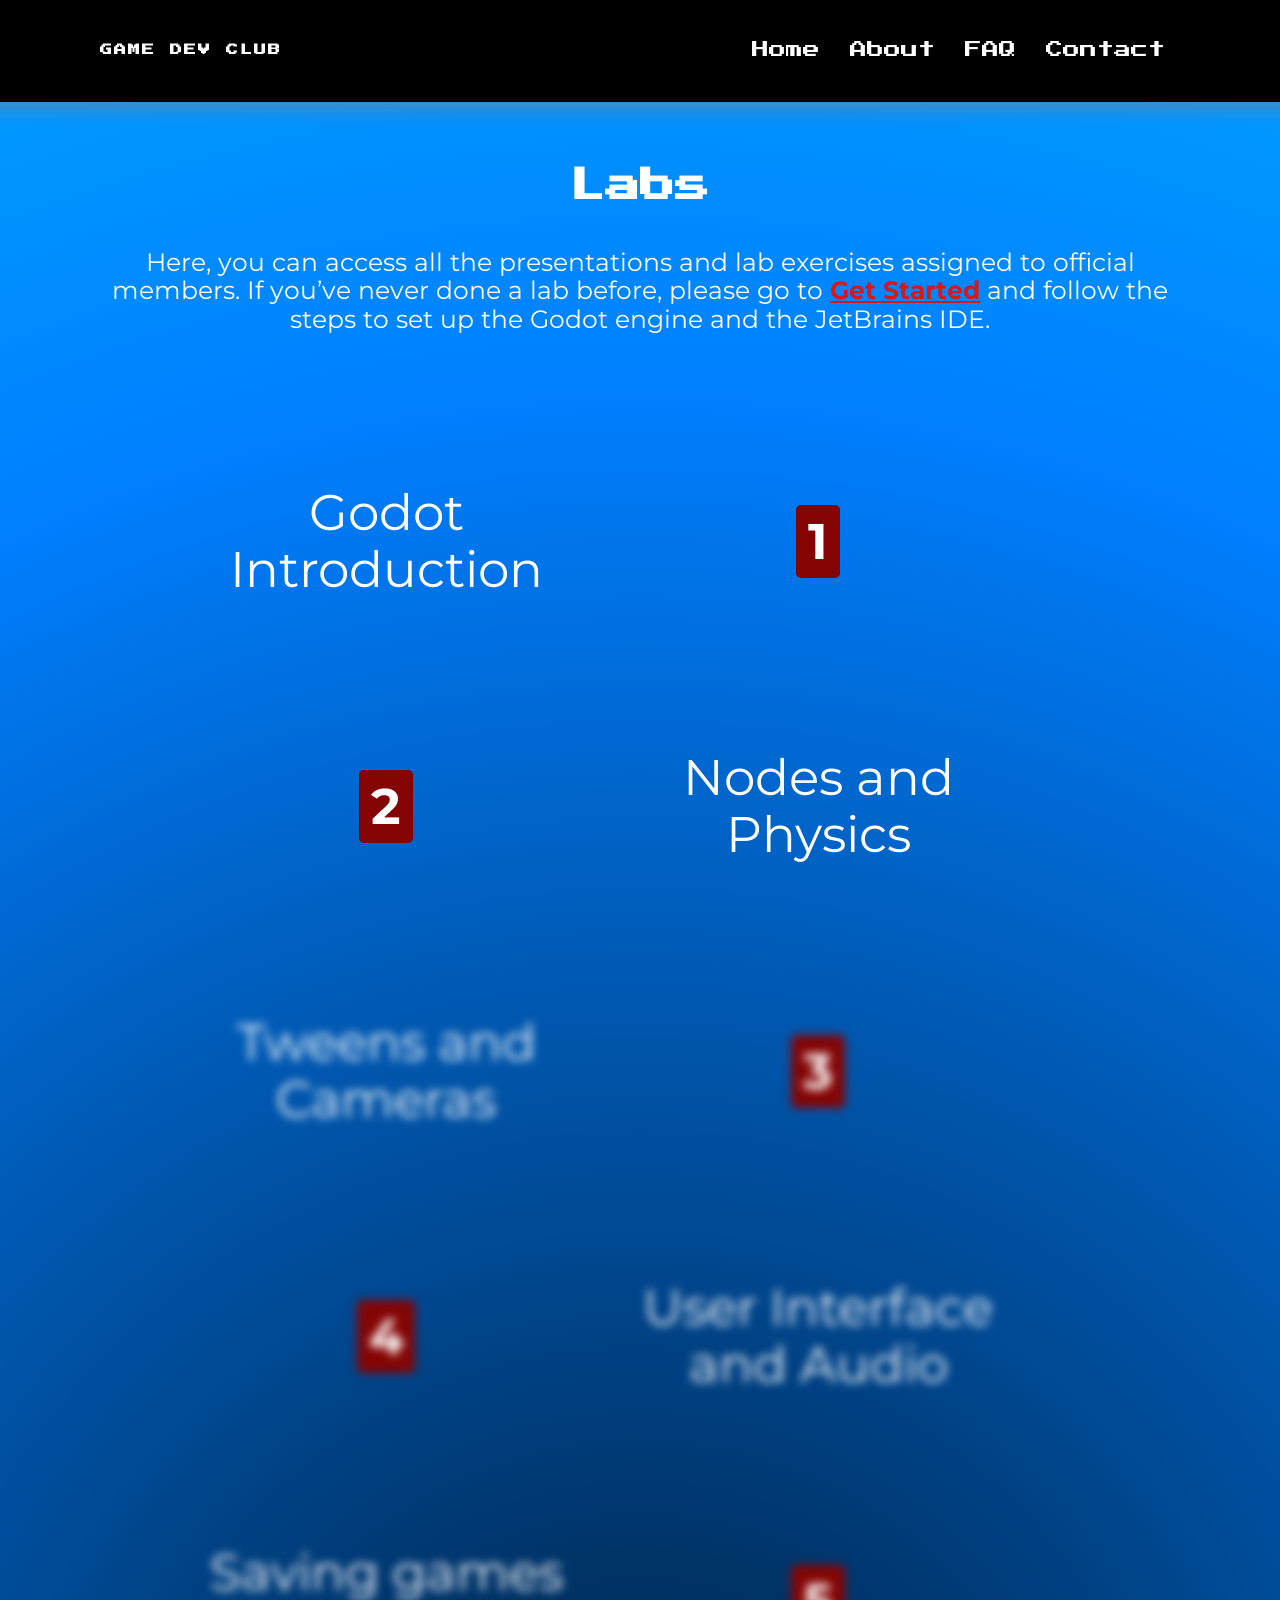
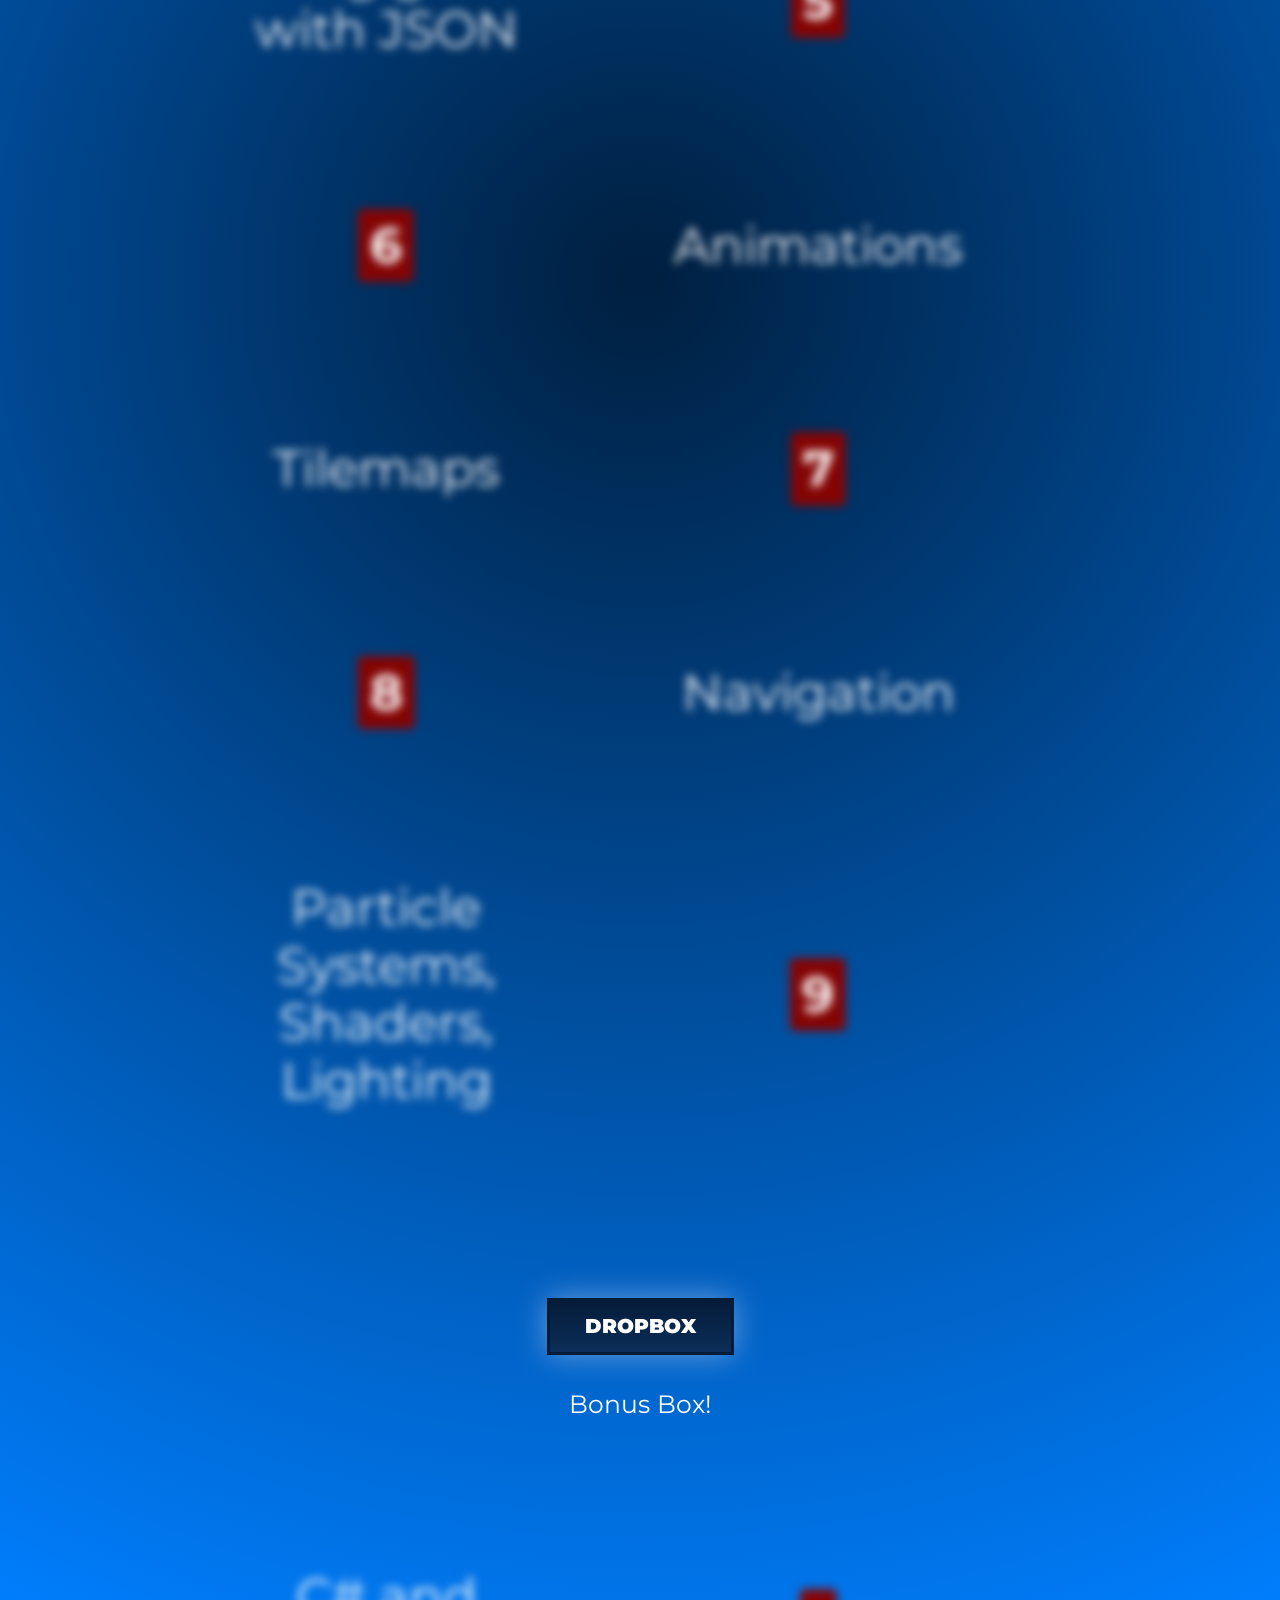
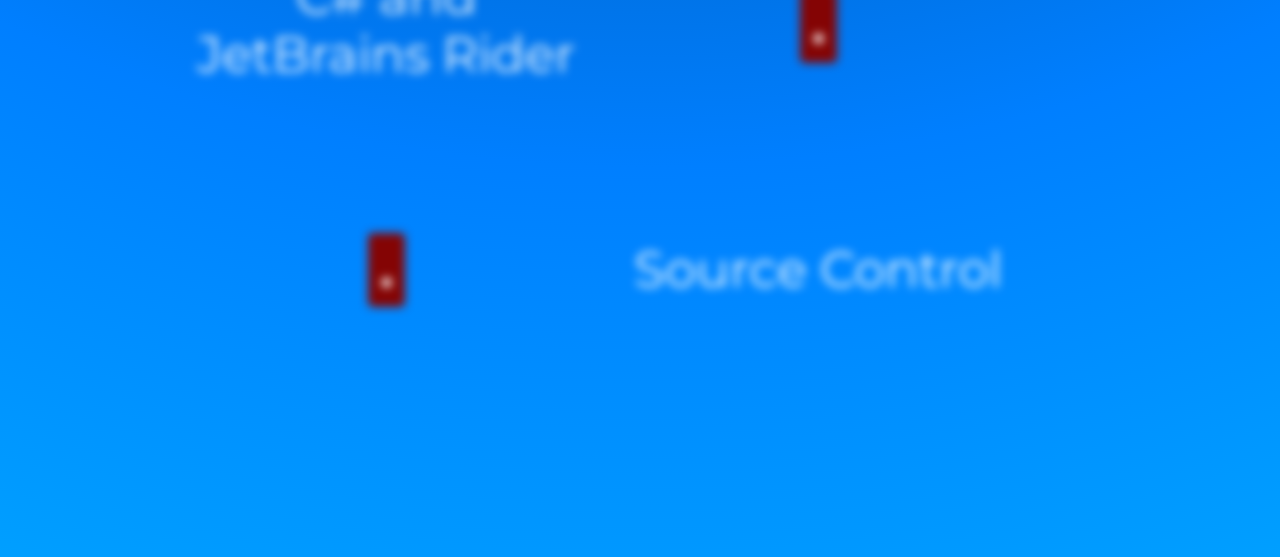
==== labs.html @ a7929da5 "Add files via upload" ====
<!DOCTYPE html>
<html lang="en">

<head>
    <meta name="viewport" content="width=device-width, initial-scale=1.0">
    <meta charset="UTF-8">
    <link rel="apple-touch-icon" sizes="180x180" href="images/apple-touch-icon.png">
    <link rel="icon" type="image/png" sizes="32x32" href="images/favicon-32x32.png">
    <link rel="icon" type="image/png" sizes="16x16" href="images/favicon-16x16.png">
    <link rel="manifest" href="images/site.webmanifest">
    <link rel="mask-icon" href="images/safari-pinned-tab.svg" color="#5bbad5">
    <meta name="msapplication-TileColor" content="#da532c">
    <meta name="theme-color" content="#ffffff">
    <title> GDC - Labs</title>
    <link rel="stylesheet" href="style.css">
    <link rel="stylesheet" href="normalize.css">
    <meta name="author" content="Bibhas Sharma">
    <script defer src="app.js"></script>
</head>
<style>
    html,
    body {
        background: #000;
        color: #fff;
        margin: 0;
        padding: 0;
        background: radial-gradient(circle, rgba(0, 31, 63, 1) 0%, rgba(0, 63, 127, 1) 25%, rgba(0, 95, 191, 1) 50%, rgba(0, 127, 255, 1) 75%, rgba(0, 159, 255, 1) 100%);

    }

    body {
        display: flex;
        flex-direction: column;
        align-items: center;
    }

    .topP {
        margin-top: 35px;
        font-size: 25px;
        text-align: center;
    }

    h1 {
        font-family: 'Press Start 2P', cursive;
        font-size: 35px;
        font-weight: 800;
        line-height: 1.5em;
        margin-top: 60px;
        text-align: center;

    }

    /*
    a {
        color: #e33232;
        text-decoration: underline;
        font-weight: bold;
        text-align: center;
        cursor: pointer;
    }

    a:hover {
        background-clip: text;
        -webkit-background-clip: text;
        color: transparent;
        transition: 0.25s;
    }
*/

    .box {
    display: flex;
    width: 80%;
    margin: 150px 70px;
    justify-content: center;
}


    .box p {
        text-align: center;
        font-size: 50px;
        width: 50%;
        order: 1;
        padding: 0 20px;
        align-self: center;
    }
    
    .getStartedButton{
        color: #d71818;
    }
    .getStartedButton:visited{
        color: #ffb555;
    }
    .getStartedButton:active{
        color: #e28013;
    }
    .getStartedButton:hover{
        transition: 1s;
        color: #77480a;
    }

    .box:nth-child(2) {
        transition-delay: 200ms;
    }

    .box:nth-child(3) {
        transition-delay: 250ms;
    }

    .box:nth-child(4) {
        transition-delay: 300ms;
    }

    .box:nth-child(5) {
        transition-delay: 350ms;
    }

    .box:nth-child(6) {
        transition-delay: 400ms;
    }

    .box:nth-child(7) {
        transition-delay: 450ms;
    }

    .box:nth-child(8) {
        transition-delay: 500ms;
    }

    .box:nth-child(9) {
        transition-delay: 550ms;
    }

    .box:nth-child(even) .numberLabs,
    .box:nth-child(odd) p {
        order: 1;
    }

    .box:nth-child(even) p,
    .box:nth-child(odd) .numberLabs {
        order: 2;
    }

    .numberLabs a {
        display: inline-block;
        text-decoration: none;
        padding: 8px 12px;
        color: #fff;
        background-color: #840404;
        font-weight: bold;
        border-radius: 5px;
        transition: background-color 0.3s ease;
    }

    .numberLabs a:hover {
        color: #c0392b;
        background-color: #b9acff;
    }


    @media (max-width: 950px) {
        .box p {
            font-size: 30px;
        }

        .topP {
            font-size: 20px;
        }

        @media (max-width: 700px) {

            .box:nth-child(even) .numberLabs,
            .box:nth-child(odd) p {
                order: 1;

            }

            .box:nth-child(even) p,
            .box:nth-child(odd) .numberLabs {
                order: 1;
            }

            .box p {
                font-size: 22px;
            }

            .numberLabs a {
                font-size: 36px;
            }

            .box {
                margin: 150px 0px;
            }
        }

</style>


<body>
    <header class="">
        <a href="index.html" class="logo">Game Dev Club</a>
        <div class="toggle" onclick="toggleMenu();"></div>
        <ul class="menu">
            <li><a href="https://ihsgamedev.org/#home" onclick="toggleMenu();">Home</a></li>
            <li><a href="https://ihsgamedev.org/#about" onclick="toggleMenu();">About</a></li>
            <li><a href="https://ihsgamedev.org/#faq" onclick="toggleMenu();">FAQ</a></li>
            <li><a href="https://ihsgamedev.org/#contact" onclick="toggleMenu();">Contact</a></li>
        </ul>
    </header>

    <section>
        <h1>Labs</h1>
        <p class="topP">
            Here, you can access all the presentations and lab exercises assigned to official members. If you’ve never done a lab before, please go to <a href="getting-started.html" target="_blank" class="getStartedButton"><b>Get Started</b></a> and follow the steps to set up the Godot engine and the JetBrains IDE.
        </p>

        <div class="box hidden">
            <p class="numberLabs"><a href="lab-one.html">1</a></p>
            <p>Godot Introduction</p>
        </div>

        <div class="box hidden">
            <p class="numberLabs"><a href="lab-two.html">2</a></p>
            <p>Nodes and Physics</p>
        </div>

        <div class="box hidden">
            <p class="numberLabs"><a href="lab-three.html">3</a></p>
            <p>Tweens and Cameras</p>
        </div>

        <div class="box hidden">
            <p class="numberLabs"><a href="lab-four.html">4</a></p>
            <p>User Interface and Audio</p>
        </div>

        <div class="box hidden">
            <p class="numberLabs"><a href="lab-five.html">5</a></p>
            <p>Saving games with JSON</p>
        </div>

        <div class="box hidden">
            <p class="numberLabs"><a href="lab-six.html">6</a></p>
            <p>Animations</p>
        </div>

        <div class="box hidden">
            <p class="numberLabs"><a href="lab-seven.html">7</a></p>
            <p>Tilemaps</p>
        </div>

        <div class="box hidden">
            <p class="numberLabs"><a href="lab-eight.html">8</a></p>
            <p>Navigation</p>
        </div>

        <div class="box hidden">
            <p class="numberLabs"><a href="lab-nine.html">9</a></p>
            <p>Particle Systems, Shaders, Lighting</p>
        </div>
        <br>
        <div style="text-align: center;">
            <a href="https://www.dropbox.com/scl/fo/83b7q7nk2wfxcxgq4irpd/h?rlkey=kwijmnmvez3qqrl5pz37rt6iu" class="button" target="_blank"> Dropbox </a>
        </div>

        <p class="topP">Bonus Box!</p>
        <div class="box hidden">
            <p class="numberLabs"><a href="lab-bonus-Cs-and-JetBrains-Rider.html">.</a></p>
            <p>C# and JetBrains Rider</p>
        </div>

        <div class="box hidden">
            <p class="numberLabs"><a href="lab-bonus-source-control.html">.</a></p>
            <p>Source Control</p>
        </div>
    </section>


    <script type="text/javascript">
        window.addEventListener('scroll', function() {
            var header = document.querySelector('header')
            header.classList.toggle('sticky', window.scrollY > 0);
        });

        function toggleMenu() {
            var menuToggle = document.querySelector('.toggle');
            var menu = document.querySelector('.menu');
            menuToggle.classList.toggle('active');
            menu.classList.toggle('active');
        }

    </script>

</body>

</html>
---- style.css ----
@import url('https://fonts.googleapis.com/css2?family=Press+Start+2P&display=swap');
    @import url('https://fonts.googleapis.com/css2?family=Montserrat&display=swap');

    * {
        scroll-behavior: smooth;
        margin: 0;
        padding: 0;
        box-sizing: border-box;
        font-family: 'Montserrat', sans-serif;

    }

    .hidden {
        opacity: 0;
        filter: blur(5px);
        transition: all 1s;
    }

    .show {
        opacity: 1;
        filter: blur(0);
    }

    /*
.hiddenSlide {
    opacity: 0;
    filter: blur(5px);
    transition: all 1s;
    transform: translateX(-100px);
}

.showSlide {
    opacity: 1;
    filter: blur(0);
    transform: translateX(0);
}
*/


    html,
    body {
        overflow-x: hidden;
    }


    .sticky {
        background: #000;
        padding: 25px 100px;
        box-shadow: 0 5px 20px rgba(0, 0, 0, 0.3);
        color: #fff;
    }

    .general {
        background: #111;
        /*        background: linear-gradient(180deg, rgba(241, 247, 253, 1) 0%, rgba(0, 0, 0, 1) 9%);*/
    }

    .dbutton {
        position: relative;
        display: inline-block;
        margin-top: 25px;
        margin-bottom: 30px;
        background: white;
        padding: 18px 38px;
        text-decoration: none;
        font-size: 1.5em;
        font-weight: 900;
        transition: all .6s ease;
        color: #fff;
        border: 3px solid white;
        text-transform: uppercase;
        text-align: center;
        line-height: 1.05;
        background-color: #7289da;
        outline: none;
        border-radius: 10px;
        filter: drop-shadow(0 0 0.65rem lightgray);
    }

    .dbutton img {
        max-width: 100%;
        height: auto;
        border-radius: 10px;
    }

    .dbutton:hover {
        background-color: #2c2f33;
        color: #fff;
        border-color: #123;
        border-radius: 1em;
        filter: drop-shadow(0 0 1.00rem #7289da);
    }




    .logo {
        color: #fff;
        font-size: 21px;
        text-transform: uppercase;
        text-decoration: none;
        font-weight: 700;
        letter-spacing: 2px;
        font-family: 'Press Start 2P', cursive;
        transition: 1s;
    }

    .sticky ul li a {
        color: #fff;
        transition: 1s;
    }

    .sticky .logo {
        color: #fff;
        transition: 1s;
    }

    header ul li a span {
        position: relative;
        display: inline-block;
        margin: 0 15px;
        color: #fff;
        text-decoration: none;
        font-family: 'Press Start 2P', cursive;
        transition: 0.3s;
        animation: glow 1s infinite alternate;
    }

    @keyframes glow {
        from {
            text-shadow: 0 0 10px #1560BD, 0 0 20px #1560BD, 0 0 30px #1560BD;
        }

        to {
            text-shadow: 0 0 20px #94fdff, 0 0 30px #94fdff, 0 0 40px #94fdff;
        }
    }


    header {
        position: fixed;
        top: 0;
        left: 0;
        width: 100%;
        padding: 40px 100px;
        z-index: 1000;
        display: flex;
        justify-content: space-between;
        align-items: center;
        transition: 0.8s;
        color: #333;
        background: #000;
        box-shadow: rgba(70, 141, 191, 0.4) 0px 5px, rgba(70, 141, 191, 0.3) 0px 10px, rgba(70, 141, 191, 0.2) 0px 15px, rgba(70, 141, 191, 0.1) 0px 20px, rgba(70, 141, 191, 0.05) 0px 25px;
        animation: blink-shadow 2s ease-in-out infinite;
    }

    @keyframes blink-shadow {
        0% {
            box-shadow: rgba(70, 141, 191, 0.4) 0px 5px, rgba(70, 141, 191, 0.3) 0px 10px, rgba(70, 141, 191, 0.2) 0px 15px, rgba(70, 141, 191, 0.1) 0px 20px, rgba(70, 141, 191, 0.05) 0px 25px;
        }

        50% {
            box-shadow: none;
        }

        100% {
            box-shadow: rgba(70, 141, 191, 0.4) 0px 5px, rgba(70, 141, 191, 0.3) 0px 10px, rgba(70, 141, 191, 0.2) 0px 15px, rgba(70, 141, 191, 0.1) 0px 20px, rgba(70, 141, 191, 0.05) 0px 25px;
        }
    }

    header ul {
        position: relative;
        display: flex;
    }

    header ul li {
        position: relative;
        list-style: none;
    }

    header ul li a {
        position: relative;
        display: inline-block;
        margin: 0 15px;
        color: #fff;
        text-decoration: none;
        font-family: 'Press Start 2P', cursive;
        transition: 0.3s;
    }

    header ul li a:hover {
        color: #468dbf;
    }


    section {
        padding: 100px;
    }

    .banner {
        position: relative;
        min-height: 100vh;
        justify-content: center;
        background-repeat: no-repeat;
        background-attachment: fixed;
        background-position: center;
        align-items: center;
        background: linear-gradient(to bottom, #002552, #1560BD, #2168c0, #3784e4, #a3c5f0);
        /*        background: linear-gradient(#000, #000, #000, #000, #E75A7C);;*/
    }

    .banner .welcome {
        text-align: center;
        display: flex;
        flex-direction: column;
        align-items: center;
        justify-content: center;
        height: 730px;
        color: #fff;
    }

    .banner h2 {
        font-size: 2em;
        color: #fff;
        font-weight: 500;
        line-height: 1.5em;
        font-family: 'Press Start 2P', cursive;
    }

    .banner h2 span {
        font-size: 4rem;
        margin-bottom: 1rem;

    }

    .banner h3 {
        font-size: 2.15em;
        color: #fff;
        max-width: 690px;
        font-weight: 500;
        margin-top: 50px;
        margin-bottom: 20px;
    }

    .button {
        position: relative;
        display: inline-block;
        background: linear-gradient(to bottom, #051c39, #0c2e59);
        padding: 15px 35px;
        text-decoration: none;
        font-size: 1.25em;
        font-weight: 900;
        transition: all .6s ease;
        color: #fff;
        border: 3px solid #051c39;
        text-transform: uppercase;
        text-align: center;
        line-height: 1.05;
        outline: none;
        filter: drop-shadow(0 0 0.95rem #679bdd);
        margin-top: 20px;
    }

    .button:hover {
        background: linear-gradient(to bottom, #1560BD, #0c2e59);
        color: #fff;
        border-color: #1560BD;
        border-radius: 0.25em;
        filter: drop-shadow(0 0 1.00rem #1560BD);
    }


    .container {
        display: flex;
        justify-content: center;
        align-items: center;
    }

    .getStarted {
        text-align: center;
        display: flex;
        flex-wrap: wrap;
        flex-direction: column;
        justify-content: center;
        align-items: center;
        padding: 80px 0;
        min-height: 45vh;
        background: #111;
    }

    .backwhite {
        background: #F2F7FD;
    }

    .imgBx {
        position: relative;
    }

    .imgBx img {
        display: block;
        margin-left: auto;
        margin-right: auto;
        width: 50%;
        margin-top: 4%;
        padding: 15px;
    }

    .content {
        position: absolute;
        bottom: 0;
        width: 100%;
        padding: 20px;
        box-sizing: border-box;
        color: #fff;
        text-align: center;
        transition: background-color 0.5s ease;
    }

    .content h2 {
        margin: 10px 0;
        padding: 0;
        font-size: 20px;
        text-transform: uppercase;
        color: #000;
        font-weight: 900;
    }


    .content p {
        margin: 10px 0;
        color: #000;
        font-weight: 600;
        word-wrap: break-word;
        overflow: hidden;
    }




    .content a {
        display: inline-block;
        background: #fff;
        color: #111;
        padding: 10px 20px;
        text-decoration: none;
        border-radius: 20px;
        margin-top: 10px;
        transition: background-color 0.5s ease;
    }

    .slidesEmbed {
        display: flex;
        justify-content: center;
        align-items: center;
        margin-top: 80px;
    }

    video {
        width: 100%;
        height: auto;
        display: block;
        margin-top: 120px;
    }

    .box1::before {
        content: '';
        position: absolute;
        top: -20px;
        left: -20px;
        right: -20px;
        bottom: -20px;
        background: linear-gradient(135deg, #468dbf, #E75AC4, #F2F5EA, #8D94BA, #660660, #6B9AC4, #f0f, #468dbf);
        background-size: 400% 400%;
        z-index: -1;
        filter: blur(20px);
        animation: move-colors 15s cubic-bezier(0.4, 0, 1, 1) infinite;
    }

    .box2::before {
        content: '';
        position: absolute;
        top: -20px;
        left: -20px;
        right: -20px;
        bottom: -20px;

        background: linear-gradient(185deg, #468dbf, #E75AC4, #F2F5EA, #8D94BA, #660660, #6B9AC4, #f0f, #468dbf);
        background-size: 400% 400%;
        z-index: -1;
        filter: blur(20px);
        animation: move-colors 15s cubic-bezier(0.4, 0, 1, 1) infinite;
    }

    .box3::before {
        content: '';
        position: absolute;
        top: -20px;
        left: -20px;
        right: -20px;
        bottom: -20px;

        background: linear-gradient(235deg, #468dbf, #E75AC4, #F2F5EA, #8D94BA, #660660, #6B9AC4, #f0f, #468dbf);
        background-size: 400% 400%;
        z-index: -1;
        filter: blur(20px);
        animation: move-colors 15s cubic-bezier(0.4, 0, 1, 1) infinite;
    }

    .box1 {
        position: relative;
        width: 280px;
        height: 450px;
        margin: 20px 0;
        box-sizing: border-box;
        overflow: hidden;
        box-shadow: rgba(0, 0, 0, 0.3) 0px 19px 38px, rgba(0, 0, 0, 0.22) 0px 15px 12px;
        max-width: 300px;
    }

    .box2 {
        position: relative;
        width: 280px;
        height: 450px;
        margin: 20px 0;
        box-sizing: border-box;
        overflow: hidden;
        box-shadow: rgba(0, 0, 0, 0.3) 0px 19px 38px, rgba(0, 0, 0, 0.22) 0px 15px 12px;
        max-width: 300px;
    }

    .box3 {
        position: relative;
        width: 280px;
        height: 450px;
        margin: 20px 0;
        box-sizing: border-box;
        overflow: hidden;
        box-shadow: rgba(0, 0, 0, 0.3) 0px 19px 38px, rgba(0, 0, 0, 0.22) 0px 15px 12px;
        max-width: 300px;
    }


    @keyframes move-colors {
        0% {
            background-position: 0% 0%;
        }

        25% {
            background-position: 0% 100%;
        }

        50% {
            background-position: 100% 100%;
        }

        75% {
            background-position: 100% 0%;
        }

        100% {
            background-position: 0% 0%;
        }
    }



    .mainGDLogo {
        position: relative;
        top: 30px;
        width: 9%;
    }




    .heading.white {
        color: #fff;
    }

    .general .content {
        display: flex;
        justify-content: center;
        flex-wrap: wrap;
        flex-direction: row;
    }

    .general .content .opportunity {
        padding: 40px 20px;
        background: #222;
        color: #fff;
        max-width: 340px;
        margin: 20px;
        text-align: center;
        transition: 0.5s;
    }

    .general .content .opportunity img {
        max-width: 85px;
        filter: invert(1);
    }

    .general .content .opportunity h2 {
        font-size: 20px;
        font-weight: 600;
    }

    .general .content .opportunity:hover {
        background: #fcc201;
    }

    /*
    .container {
        
    height: 100vh;
    width: 100%;
    background: linear-gradient(0deg, #2C363F, #6B9AC4, #F2F5EA, #8D94BA, #E75A7C);
    background-size: 300%, 300%;
    animation: color 12s ease-in-out infinite;

    }
*/
    .about {
        text-align: center;
        display: flex;
        flex-wrap: wrap;
        flex-direction: column;
        justify-content: center;
        align-items: center;
        padding: 80px 0;
        background: linear-gradient(to top, #F1F7FD, #F1F7FD, #F1F7FD, #F1F7FD, #a3c5f0);
    }

    .contactS {
        text-align: center;
        display: flex;
        flex-wrap: wrap;
        flex-direction: column;
        justify-content: center;
        align-items: center;
        padding: 80px 0;
        background: #F2F7FD;
        min-height: 45vh;
    }

    .heading {
        width: 100%;
        text-align: center;
        margin-bottom: 30px;
        color: #fff;
    }

    .heading h2 {
        font-size: 48px;
        letter-spacing: 8px;
        margin-bottom: 20px;
        text-shadow: 2px 2px #468dbf;
        color: #000;
        padding: 5px;
    }

    .heading h2 span {
        color: #fff;
    }


    .content1 {
        display: flex;
        justify-content: center;
    }

    .contentP p {
        max-width: 1000px;
        font-size: 24px;
        letter-spacing: 1px;
        line-height: 1.35;
        color: black;
    }


    .contentP {
        padding-right: 30px;
    }

    .contentP h3 {
        font-size: 24px;
        margin-bottom: 10px;
    }



    @keyframes color {
        0% {
            background-position: 0 50%;
        }

        50% {
            background-position: 100% 50%;
        }

        100% {
            background-position: 0 50%;
        }
    }






    .warpper {
        display: flex;
        flex-direction: column;
        align-items: center;
    }

    .tab {
        cursor: pointer;
        padding: 10px 20px;
        margin-top: 15px;
        background: #2d2d2d;
        display: inline-block;
        color: #fff;
        border-radius: 30px/90px;
        box-shadow: 0 0.5rem 0.8rem #00000080;
    }


    .panels {
        background: #111;
        /*
        box-shadow: rgba(0, 0, 0, 0.17) 0px -23px 25px 0px inset,
            rgba(0, 0, 0, 0.15) 0px -36px 30px 0px inset,
            rgba(0, 0, 0, 0.1) 0px -79px 40px 0px inset,
            rgba(0, 0, 0, 0.06) 0px 2px 1px, rgba(0, 0, 0, 0.09) 0px 4px 2px,
            rgba(0, 0, 0, 0.09) 0px 8px 4px, rgba(0, 0, 0, 0.09) 0px 16px 8px,
            rgba(0, 0, 0, 0.09) 0px 32px 16px;
*/
        min-height: 200px;
        width: 100%;
        max-width: 1000px;
        border-radius: 3px;
        overflow: hidden;
        padding: 30px;
    }


    .panel {
        display: none;
        animation: fadein 0.8s;
    }

    .panel p {
        letter-spacing: 1px;
        line-height: 1.35;
        font-size: 21px;
    }

    @keyframes fadein {
        from {
            opacity: 0;
        }

        to {
            opacity: 1;
        }
    }

    .panel-title {
        font-size: 1.5em;
        font-weight: bold;
    }

    .radio {
        display: none;
    }

    .tabs {
        padding: 10px;
    }

    #one:checked ~ .panels #one-panel,
    #two:checked ~ .panels #two-panel,
    #three:checked ~ .panels #three-panel,
    #four:checked ~ .panels #four-panel {
        display: block;
    }

    #one:checked ~ .tabs #one-tab,
    #two:checked ~ .tabs #two-tab,
    #three:checked ~ .tabs #three-tab,
    #four:checked ~ .tabs #four-tab {
        background: #4d4d4d;
        color: #fff;
    }


    .joe {
        position: relative;
        display: flex;
        flex-wrap: wrap;
        justify-content: space-around;
    }

    .content {
        display: flex;
        justify-content: space-between;
    }

    .contentP p {
        font-size: 19px;
    }

    .contentP {
        padding-right: 30px;
    }

    .contentP h3 {
        font-size: 24px;
        margin-bottom: 10px;
    }


    .imgsp {
        min-width: 50%;
        margin-left: 30px;
    }

    .documents {
        background: #fff;
        text-align: center;
    }

    .documents div div p {
        font-size: 17px;
    }

    .documents div div li {
        font-size: 18px;
        margin-bottom: 7px;
    }



    .missionstatement {
        font-size: 40px;
    }


    .startedP p {
        color: #fff;
        font-size: 22px !important;
        display: inline-block;
    }

    ol {
        list-style-position: inside;
        padding-left: 0;
    }

    .welcome h3 span {
        font-size: 1.35em;
    }

    .discordLink {
        color: #1c1cff;
        text-decoration: none;
        font-weight: bold;
        text-align: center;
        cursor: pointer;
    }

    .discordLink:hover {
        background: linear-gradient(to right, #5865f2, #833ab4, #ed4245, #fd1d1d, #faa61a, #f8e71c);
        background-clip: text;
        -webkit-background-clip: text;
        color: transparent;
        transition: 0.25s;
        animation: gradient 5s linear infinite;
    }



    .googleSlidesLink {
        color: #1c1cff;
        text-decoration: none;
        font-weight: bold;
        text-align: center;
        cursor: pointer;
    }

    .googleSlidesLink:hover {
        background: linear-gradient(to right, #4285f4, #34a853, #fbbc05, #ea4335);
        background-clip: text;
        -webkit-background-clip: text;
        color: transparent;
        transition: 0.25s;
        animation: gradient 5s linear infinite;
    }

    .jetBrainsRiderLink {
        color: #1c1cff;
        text-decoration: none;
        font-weight: bold;
        text-align: center;
        cursor: pointer;
    }

    .jetBrainsRiderLink:hover {
        background: linear-gradient(to right, #d41863, #ee8b26, #1b6fe6, #8368a2, #3882C6);
        background-clip: text;
        -webkit-background-clip: text;
        color: transparent;
        transition: 0.25s;
        animation: gradient 5s linear infinite;
    }


    @keyframes gradient {
        0% {
            color: #7289da;
        }

        14.28% {
            color: #1abc9c;
        }

        28.57% {
            color: #3498db;
        }

        42.85% {
            color: #e74c3c;
        }

        57.14% {
            color: #e67e22;
        }

        71.42% {
            color: #f1c40f;
        }

        85.71% {
            color: #2ecc71;
        }

        100% {
            color: #7289da;
        }
    }

    .numbers {
        width: 150px;
        height: 150px;
    }







    @media (max-width:620px) {


        .tab {
            display: flex;
            justify-content: center;
            align-items: center;

        }

        .caption span.border {
            font-size: 24px !important;
            letter-spacing: 0px !important;
        }

        .heading h2 {
            font-size: 32px;
        }

        .contentP p {
            font-size: 15px !important;
        }

        .banner h2 {
            font-size: 1.15em !important;

        }

        .logo {
            font-size: 11px !important;
        }

        .banner h3 {
            font-size: 1.45em;
        }

        .mainGDLogo {
            width: 20%;
        }

        .box1,
        .box2,
        .box3 {
            width: 80%;

        }

        .bgimg-2,
        .bgimg-3 {
            min-height: 150px !important;
        }

        .content h2 {
            font-size: 17px !important;
        }

        .content p {
            font-size: 14px !important;
        }

        .imgBx img {
            width: 50%;
            margin-top: 4%;
            padding: 1px;
        }

        .panels {
            padding: 10px;
        }

    }



    @media (max-width:400px) {
        .content h2 {
            font-size: 13px !important;
        }

        .content p {
            font-size: 11px !important;
        }

        .banner .welcome {
            height: 630px;
        }

        .panel p {
            font-size: 17px;
        }
    }

    @media (max-width:1340px) {
        .logo {
            font-size: 12px;
        }

        header ul li a {
            font-size: 17px;
        }

    }

    @media (max-width: 1155px) {
        header ul li a {
            font-size: 13px;
        }

        .content h2 {
            font-size: 21px;
        }

        .contentP p {
            font-size: 15px !important;
        }

    }


    @media (max-width: 1000px) {

        header,
        header.sticky {
            padding: 20px 50px;
            z-index: 1000;
            align-items: center;
        }

        .menu {
            position: fixed;
            top: 75px;
            right: -100%;
            display: block;
            padding: 100px 50px;
            text-align: center;
            width: 100%;
            height: 100vh;
            background: #282C35;
            transition: 0.5s;
            z-index: 999;
            border-top: 1px solid rgba(0, 0, 0, 0.2);
        }

        .menu.active {
            right: 0;
        }

        header ul li a {
            color: #c5e5ff;
            font-size: 24px;
            margin: 10px;
        }

        .toggle {
            transition: 0.75s;
            width: 40px;
            height: 40px;
            background: url(images/menu.png);
            background-position: center;
            background-repeat: no-repeat;
            background-size: 30px;
            cursor: pointer;
        }

        .toggle.active {
            transition: 0.75s;
            background: url(images/close.png);
            background-position: center;
            background-repeat: no-repeat;
            background-size: 25px;
            cursor: pointer;
        }


        section {
            padding: 100px 50px;
        }

        .logo {
            font-size: 15px;
        }

        section {
            padding: 100px 50px;
        }

        .logo {
            font-size: 15px;
        }

        .banner {
            padding: 150px 50px 100px;
        }

        .banner h2 {
            font-size: 1.45em;
        }

        ,
        banner h3 {
            font-size: 1em;
        }

        .button {
            margin-top: 10px;
            padding: 10px 20px;
            font-size: 15px;
        }
    }
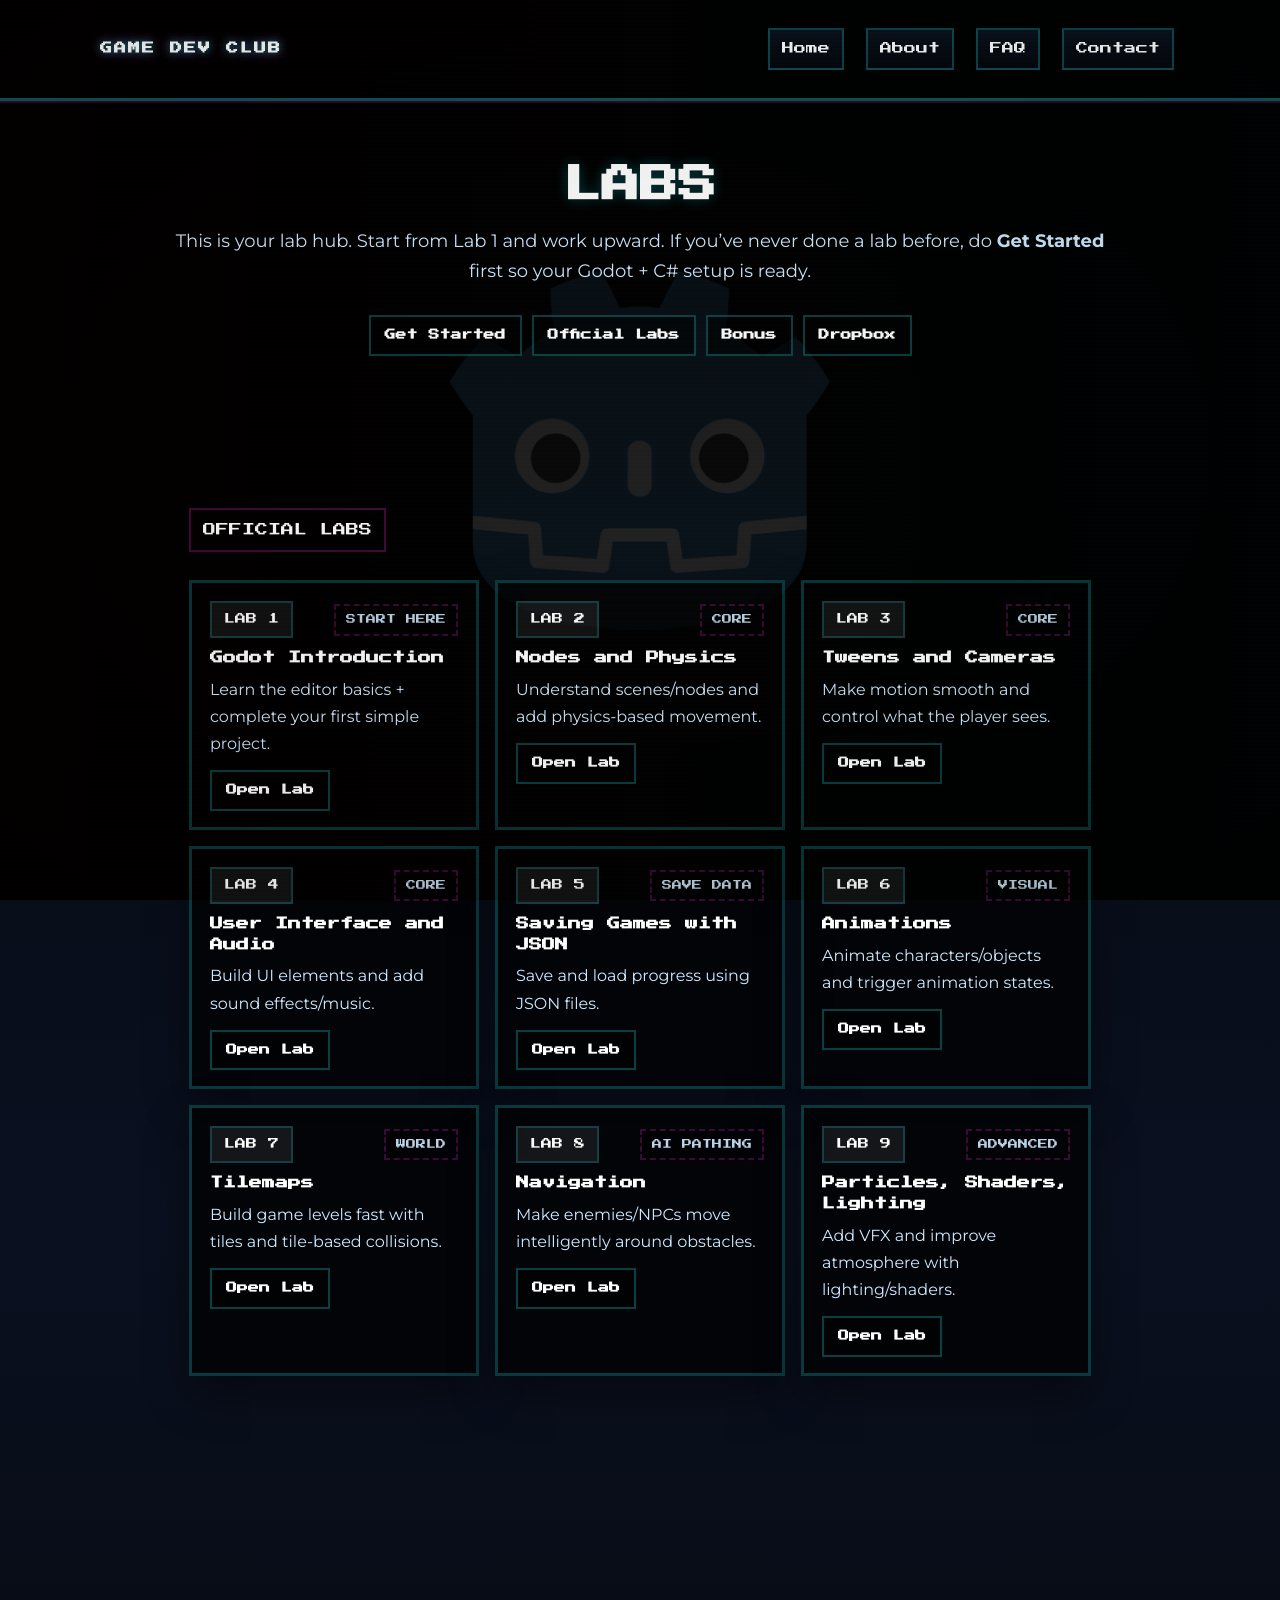
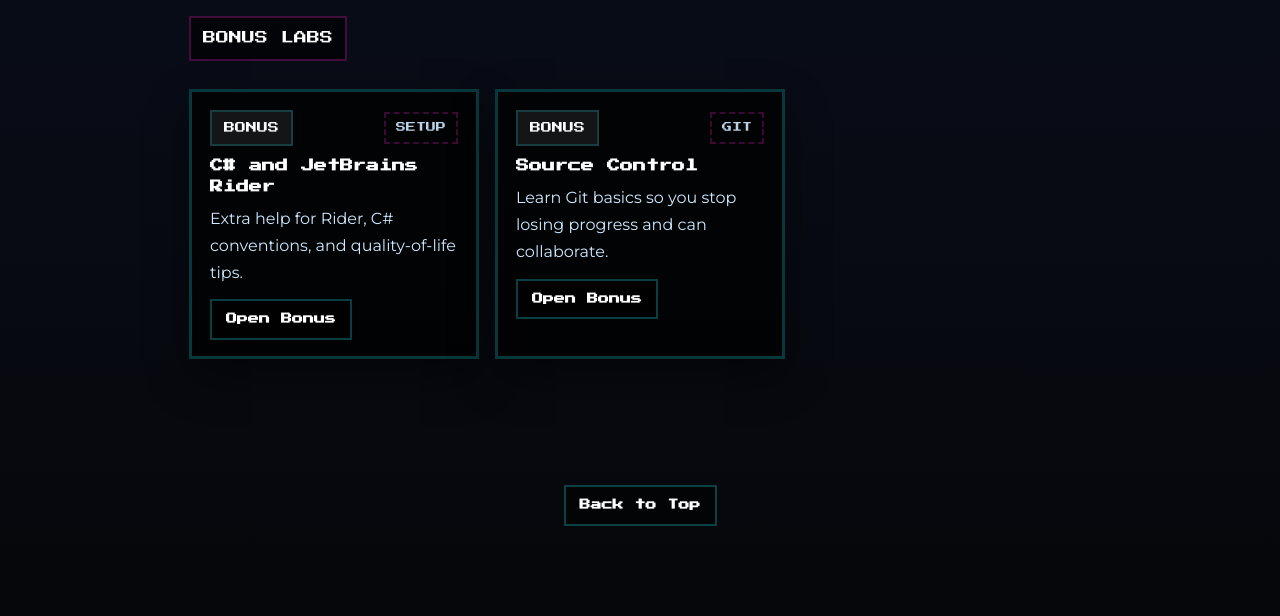
==== commit c0c12416: "labs.html" ====
--- a/labs.html
+++ b/labs.html
@@ -2,293 +2,421 @@
 <html lang="en">
 
 <head>
-    <meta name="viewport" content="width=device-width, initial-scale=1.0">
-    <meta charset="UTF-8">
-    <link rel="apple-touch-icon" sizes="180x180" href="images/apple-touch-icon.png">
-    <link rel="icon" type="image/png" sizes="32x32" href="images/favicon-32x32.png">
-    <link rel="icon" type="image/png" sizes="16x16" href="images/favicon-16x16.png">
-    <link rel="manifest" href="images/site.webmanifest">
-    <link rel="mask-icon" href="images/safari-pinned-tab.svg" color="#5bbad5">
-    <meta name="msapplication-TileColor" content="#da532c">
-    <meta name="theme-color" content="#ffffff">
-    <title> GDC - Labs</title>
-    <link rel="stylesheet" href="style.css">
-    <link rel="stylesheet" href="normalize.css">
-    <meta name="author" content="Bibhas Sharma">
-    <script defer src="app.js"></script>
+  <meta name="viewport" content="width=device-width, initial-scale=1.0">
+  <meta charset="UTF-8">
+
+  <link rel="apple-touch-icon" sizes="180x180" href="images/apple-touch-icon.png">
+  <link rel="icon" type="image/png" sizes="32x32" href="images/favicon-32x32.png">
+  <link rel="icon" type="image/png" sizes="16x16" href="images/favicon-16x16.png">
+  <link rel="manifest" href="images/site.webmanifest">
+  <link rel="mask-icon" href="images/safari-pinned-tab.svg" color="#5bbad5">
+  <meta name="msapplication-TileColor" content="#da532c">
+  <meta name="theme-color" content="#ffffff">
+
+  <title>GDC - Labs</title>
+  <link rel="stylesheet" href="style.css">
+  <link rel="stylesheet" href="normalize.css">
+  <meta name="author" content="Bibhas Sharma">
+
+  <style>
+    /* Page-only styling */
+    .labs-wrap {
+      padding-top: 120px;
+      min-height: 100vh;
+      background:
+        linear-gradient(180deg, rgba(0, 0, 0, 0.70), rgba(0, 0, 0, 0.35)),
+        url("images/godotbackground.png");
+      background-size: cover;
+      background-position: center;
+      background-attachment: fixed;
+    }
+
+    .labs-shell {
+      max-width: 1150px;
+      margin: 0 auto;
+      padding: 0 24px 90px;
+    }
+
+    .labs-hero {
+      text-align: center;
+      padding: 40px 14px 12px;
+    }
+
+    .labs-hero h1 {
+      font-family: 'Press Start 2P', cursive;
+      font-size: clamp(26px, 3vw, 46px);
+      color: #fff;
+      line-height: 1.35;
+      margin: 0 0 14px;
+      text-shadow: 0 0 14px rgba(33, 247, 255, 0.25);
+    }
+
+    .labs-hero p {
+      color: #cfeaff;
+      font-size: 18px;
+      line-height: 1.7;
+      max-width: 950px;
+      margin: 0 auto 18px;
+    }
+
+    .labs-cta {
+      display: inline-flex;
+      flex-wrap: wrap;
+      gap: 10px;
+      justify-content: center;
+      margin-top: 10px;
+    }
+
+    .labs-mini {
+      text-decoration: none;
+      font-weight: 800;
+      padding: 12px 14px;
+      border: 2px solid rgba(33, 247, 255, 0.25);
+      color: #fff;
+      background: rgba(0, 0, 0, 0.55);
+      display: inline-block;
+      font-family: 'Press Start 2P', cursive;
+      font-size: 11px;
+    }
+
+    .labs-mini:hover {
+      border-color: rgba(255, 43, 214, 0.55);
+      transform: translateY(-1px);
+    }
+
+    .labs-section {
+      margin-top: 22px;
+      scroll-margin-top: 130px;
+    }
+
+    .labs-section-title {
+      margin: 18px 0 14px;
+      color: #fff;
+      font-family: 'Press Start 2P', cursive;
+      font-size: 13px;
+      line-height: 1.6;
+      display: inline-block;
+      padding: 10px 12px;
+      background: rgba(0, 0, 0, 0.65);
+      border: 2px solid rgba(255, 43, 214, 0.25);
+    }
+
+    .labs-grid {
+      display: grid;
+      grid-template-columns: repeat(12, 1fr);
+      gap: 16px;
+      margin-top: 14px;
+    }
+
+    .lab-card {
+      grid-column: span 12;
+      background: rgba(0, 0, 0, 0.74);
+      border: 3px solid rgba(33, 247, 255, 0.22);
+      box-shadow: 0 18px 40px rgba(0, 0, 0, 0.45);
+      padding: 18px 18px 16px;
+      transition: transform 0.12s ease;
+    }
+
+    .lab-card:hover {
+      transform: translateY(-2px);
+      border-color: rgba(255, 43, 214, 0.35);
+    }
+
+    .lab-top {
+      display: flex;
+      align-items: center;
+      justify-content: space-between;
+      gap: 12px;
+      margin-bottom: 10px;
+    }
+
+    .lab-badge {
+      font-family: 'Press Start 2P', cursive;
+      font-size: 11px;
+      color: #fff;
+      padding: 10px 12px;
+      background: rgba(255, 255, 255, 0.07);
+      border: 2px solid rgba(33, 247, 255, 0.18);
+      white-space: nowrap;
+    }
+
+    .lab-status {
+      font-family: 'Press Start 2P', cursive;
+      font-size: 10px;
+      color: #cfeaff;
+      opacity: 0.9;
+      padding: 8px 10px;
+      border: 2px dashed rgba(255, 43, 214, 0.25);
+      background: rgba(0, 0, 0, 0.30);
+      white-space: nowrap;
+    }
+
+    .lab-title {
+      color: #fff;
+      font-family: 'Press Start 2P', cursive;
+      font-size: 13px;
+      line-height: 1.6;
+      margin: 8px 0 8px;
+    }
+
+    .lab-desc {
+      color: #cfeaff;
+      font-size: 16px;
+      line-height: 1.7;
+      margin: 0 0 12px;
+      max-width: 900px;
+    }
+
+    .lab-actions {
+      display: flex;
+      flex-wrap: wrap;
+      gap: 10px;
+      align-items: center;
+      margin-top: 10px;
+    }
+
+    .lab-open {
+      text-decoration: none;
+      font-weight: 800;
+      padding: 12px 14px;
+      border: 2px solid rgba(33, 247, 255, 0.25);
+      color: #fff;
+      background: rgba(0, 0, 0, 0.55);
+      display: inline-block;
+      font-family: 'Press Start 2P', cursive;
+      font-size: 11px;
+    }
+
+    .lab-open:hover {
+      border-color: rgba(255, 43, 214, 0.55);
+      transform: translateY(-1px);
+    }
+
+    .labs-footer {
+      margin-top: 26px;
+      text-align: center;
+    }
+
+    @media (min-width: 760px) {
+      .lab-card {
+        grid-column: span 6;
+      }
+    }
+
+    @media (min-width: 1050px) {
+      .lab-card {
+        grid-column: span 4;
+      }
+    }
+  </style>
 </head>
-<style>
-    html,
-    body {
-        background: #000;
-        color: #fff;
-        margin: 0;
-        padding: 0;
-        background: radial-gradient(circle, rgba(0, 31, 63, 1) 0%, rgba(0, 63, 127, 1) 25%, rgba(0, 95, 191, 1) 50%, rgba(0, 127, 255, 1) 75%, rgba(0, 159, 255, 1) 100%);
-
-    }
-
-    body {
-        display: flex;
-        flex-direction: column;
-        align-items: center;
-    }
-
-    .topP {
-        margin-top: 35px;
-        font-size: 25px;
-        text-align: center;
-    }
-
-    h1 {
-        font-family: 'Press Start 2P', cursive;
-        font-size: 35px;
-        font-weight: 800;
-        line-height: 1.5em;
-        margin-top: 60px;
-        text-align: center;
-
-    }
-
-    /*
-    a {
-        color: #e33232;
-        text-decoration: underline;
-        font-weight: bold;
-        text-align: center;
-        cursor: pointer;
-    }
-
-    a:hover {
-        background-clip: text;
-        -webkit-background-clip: text;
-        color: transparent;
-        transition: 0.25s;
-    }
-*/
-
-    .box {
-    display: flex;
-    width: 80%;
-    margin: 150px 70px;
-    justify-content: center;
-}
-
-
-    .box p {
-        text-align: center;
-        font-size: 50px;
-        width: 50%;
-        order: 1;
-        padding: 0 20px;
-        align-self: center;
-    }
-    
-    .getStartedButton{
-        color: #d71818;
-    }
-    .getStartedButton:visited{
-        color: #ffb555;
-    }
-    .getStartedButton:active{
-        color: #e28013;
-    }
-    .getStartedButton:hover{
-        transition: 1s;
-        color: #77480a;
-    }
-
-    .box:nth-child(2) {
-        transition-delay: 200ms;
-    }
-
-    .box:nth-child(3) {
-        transition-delay: 250ms;
-    }
-
-    .box:nth-child(4) {
-        transition-delay: 300ms;
-    }
-
-    .box:nth-child(5) {
-        transition-delay: 350ms;
-    }
-
-    .box:nth-child(6) {
-        transition-delay: 400ms;
-    }
-
-    .box:nth-child(7) {
-        transition-delay: 450ms;
-    }
-
-    .box:nth-child(8) {
-        transition-delay: 500ms;
-    }
-
-    .box:nth-child(9) {
-        transition-delay: 550ms;
-    }
-
-    .box:nth-child(even) .numberLabs,
-    .box:nth-child(odd) p {
-        order: 1;
-    }
-
-    .box:nth-child(even) p,
-    .box:nth-child(odd) .numberLabs {
-        order: 2;
-    }
-
-    .numberLabs a {
-        display: inline-block;
-        text-decoration: none;
-        padding: 8px 12px;
-        color: #fff;
-        background-color: #840404;
-        font-weight: bold;
-        border-radius: 5px;
-        transition: background-color 0.3s ease;
-    }
-
-    .numberLabs a:hover {
-        color: #c0392b;
-        background-color: #b9acff;
-    }
-
-
-    @media (max-width: 950px) {
-        .box p {
-            font-size: 30px;
-        }
-
-        .topP {
-            font-size: 20px;
-        }
-
-        @media (max-width: 700px) {
-
-            .box:nth-child(even) .numberLabs,
-            .box:nth-child(odd) p {
-                order: 1;
-
-            }
-
-            .box:nth-child(even) p,
-            .box:nth-child(odd) .numberLabs {
-                order: 1;
-            }
-
-            .box p {
-                font-size: 22px;
-            }
-
-            .numberLabs a {
-                font-size: 36px;
-            }
-
-            .box {
-                margin: 150px 0px;
-            }
-        }
-
-</style>
-
 
 <body>
-    <header class="">
-        <a href="index.html" class="logo">Game Dev Club</a>
-        <div class="toggle" onclick="toggleMenu();"></div>
-        <ul class="menu">
-            <li><a href="https://ihsgamedev.org/#home" onclick="toggleMenu();">Home</a></li>
-            <li><a href="https://ihsgamedev.org/#about" onclick="toggleMenu();">About</a></li>
-            <li><a href="https://ihsgamedev.org/#faq" onclick="toggleMenu();">FAQ</a></li>
-            <li><a href="https://ihsgamedev.org/#contact" onclick="toggleMenu();">Contact</a></li>
-        </ul>
-    </header>
-
-    <section>
-        <h1>Labs</h1>
-        <p class="topP">
-            Here, you can access all the presentations and lab exercises assigned to official members. If you’ve never done a lab before, please go to <a href="getting-started.html" target="_blank" class="getStartedButton"><b>Get Started</b></a> and follow the steps to set up the Godot engine and the JetBrains IDE.
+  <header class="">
+    <a href="index.html" class="logo">Game Dev Club</a>
+    <div class="toggle" onclick="toggleMenu();"></div>
+    <ul class="menu">
+      <li><a href="https://ihsgamedev.org/#home" onclick="toggleMenu();">Home</a></li>
+      <li><a href="https://ihsgamedev.org/#about" onclick="toggleMenu();">About</a></li>
+      <li><a href="https://ihsgamedev.org/#faq" onclick="toggleMenu();">FAQ</a></li>
+      <li><a href="https://ihsgamedev.org/#contact" onclick="toggleMenu();">Contact</a></li>
+    </ul>
+  </header>
+
+  <main class="labs-wrap" id="top">
+    <div class="labs-shell">
+      <section class="labs-hero">
+        <h1>LABS</h1>
+        <p>
+          This is your lab hub. Start from Lab 1 and work upward.
+          If you’ve never done a lab before, do <strong>Get Started</strong> first so your Godot + C# setup is ready.
         </p>
 
-        <div class="box hidden">
-            <p class="numberLabs"><a href="lab-one.html">1</a></p>
-            <p>Godot Introduction</p>
+        <div class="labs-cta">
+          <a class="labs-mini" href="getting-started.html">Get Started</a>
+          <a class="labs-mini" href="#official">Official Labs</a>
+          <a class="labs-mini" href="#bonus">Bonus</a>
+          <a class="labs-mini" target="_blank"
+            href="https://www.dropbox.com/scl/fo/83b7q7nk2wfxcxgq4irpd/h?rlkey=kwijmnmvez3qqrl5pz37rt6iu">
+            Dropbox
+          </a>
         </div>
-
-        <div class="box hidden">
-            <p class="numberLabs"><a href="lab-two.html">2</a></p>
-            <p>Nodes and Physics</p>
+      </section>
+
+      <!-- OFFICIAL LABS -->
+      <section class="labs-section" id="official">
+        <div class="labs-section-title">OFFICIAL LABS</div>
+
+        <div class="labs-grid">
+          <!-- Lab 1 -->
+          <article class="lab-card">
+            <div class="lab-top">
+              <div class="lab-badge">LAB 1</div>
+              <div class="lab-status">START HERE</div>
+            </div>
+            <h2 class="lab-title">Godot Introduction</h2>
+            <p class="lab-desc">Learn the editor basics + complete your first simple project.</p>
+            <div class="lab-actions">
+              <a class="lab-open" href="lab-one.html">Open Lab</a>
+            </div>
+          </article>
+
+          <!-- Lab 2 -->
+          <article class="lab-card">
+            <div class="lab-top">
+              <div class="lab-badge">LAB 2</div>
+              <div class="lab-status">CORE</div>
+            </div>
+            <h2 class="lab-title">Nodes and Physics</h2>
+            <p class="lab-desc">Understand scenes/nodes and add physics-based movement.</p>
+            <div class="lab-actions">
+              <a class="lab-open" href="lab-two.html">Open Lab</a>
+            </div>
+          </article>
+
+          <!-- Lab 3 -->
+          <article class="lab-card">
+            <div class="lab-top">
+              <div class="lab-badge">LAB 3</div>
+              <div class="lab-status">CORE</div>
+            </div>
+            <h2 class="lab-title">Tweens and Cameras</h2>
+            <p class="lab-desc">Make motion smooth and control what the player sees.</p>
+            <div class="lab-actions">
+              <a class="lab-open" href="lab-three.html">Open Lab</a>
+            </div>
+          </article>
+
+          <!-- Lab 4 -->
+          <article class="lab-card">
+            <div class="lab-top">
+              <div class="lab-badge">LAB 4</div>
+              <div class="lab-status">CORE</div>
+            </div>
+            <h2 class="lab-title">User Interface and Audio</h2>
+            <p class="lab-desc">Build UI elements and add sound effects/music.</p>
+            <div class="lab-actions">
+              <a class="lab-open" href="lab-four.html">Open Lab</a>
+            </div>
+          </article>
+
+          <!-- Lab 5 -->
+          <article class="lab-card">
+            <div class="lab-top">
+              <div class="lab-badge">LAB 5</div>
+              <div class="lab-status">SAVE DATA</div>
+            </div>
+            <h2 class="lab-title">Saving Games with JSON</h2>
+            <p class="lab-desc">Save and load progress using JSON files.</p>
+            <div class="lab-actions">
+              <a class="lab-open" href="lab-five.html">Open Lab</a>
+            </div>
+          </article>
+
+          <!-- Lab 6 -->
+          <article class="lab-card">
+            <div class="lab-top">
+              <div class="lab-badge">LAB 6</div>
+              <div class="lab-status">VISUAL</div>
+            </div>
+            <h2 class="lab-title">Animations</h2>
+            <p class="lab-desc">Animate characters/objects and trigger animation states.</p>
+            <div class="lab-actions">
+              <a class="lab-open" href="lab-six.html">Open Lab</a>
+            </div>
+          </article>
+
+          <!-- Lab 7 -->
+          <article class="lab-card">
+            <div class="lab-top">
+              <div class="lab-badge">LAB 7</div>
+              <div class="lab-status">WORLD</div>
+            </div>
+            <h2 class="lab-title">Tilemaps</h2>
+            <p class="lab-desc">Build game levels fast with tiles and tile-based collisions.</p>
+            <div class="lab-actions">
+              <a class="lab-open" href="lab-seven.html">Open Lab</a>
+            </div>
+          </article>
+
+          <!-- Lab 8 -->
+          <article class="lab-card">
+            <div class="lab-top">
+              <div class="lab-badge">LAB 8</div>
+              <div class="lab-status">AI PATHING</div>
+            </div>
+            <h2 class="lab-title">Navigation</h2>
+            <p class="lab-desc">Make enemies/NPCs move intelligently around obstacles.</p>
+            <div class="lab-actions">
+              <a class="lab-open" href="lab-eight.html">Open Lab</a>
+            </div>
+          </article>
+
+          <!-- Lab 9 -->
+          <article class="lab-card">
+            <div class="lab-top">
+              <div class="lab-badge">LAB 9</div>
+              <div class="lab-status">ADVANCED</div>
+            </div>
+            <h2 class="lab-title">Particles, Shaders, Lighting</h2>
+            <p class="lab-desc">Add VFX and improve atmosphere with lighting/shaders.</p>
+            <div class="lab-actions">
+              <a class="lab-open" href="lab-nine.html">Open Lab</a>
+            </div>
+          </article>
         </div>
-
-        <div class="box hidden">
-            <p class="numberLabs"><a href="lab-three.html">3</a></p>
-            <p>Tweens and Cameras</p>
+      </section>
+
+      <!-- BONUS -->
+      <section class="labs-section" id="bonus">
+        <div class="labs-section-title">BONUS LABS</div>
+
+        <div class="labs-grid">
+          <article class="lab-card">
+            <div class="lab-top">
+              <div class="lab-badge">BONUS</div>
+              <div class="lab-status">SETUP</div>
+            </div>
+            <h2 class="lab-title">C# and JetBrains Rider</h2>
+            <p class="lab-desc">Extra help for Rider, C# conventions, and quality-of-life tips.</p>
+            <div class="lab-actions">
+              <a class="lab-open" href="lab-bonus-Cs-and-JetBrains-Rider.html">Open Bonus</a>
+            </div>
+          </article>
+
+          <article class="lab-card">
+            <div class="lab-top">
+              <div class="lab-badge">BONUS</div>
+              <div class="lab-status">GIT</div>
+            </div>
+            <h2 class="lab-title">Source Control</h2>
+            <p class="lab-desc">Learn Git basics so you stop losing progress and can collaborate.</p>
+            <div class="lab-actions">
+              <a class="lab-open" href="lab-bonus-source-control.html">Open Bonus</a>
+            </div>
+          </article>
         </div>
-
-        <div class="box hidden">
-            <p class="numberLabs"><a href="lab-four.html">4</a></p>
-            <p>User Interface and Audio</p>
-        </div>
-
-        <div class="box hidden">
-            <p class="numberLabs"><a href="lab-five.html">5</a></p>
-            <p>Saving games with JSON</p>
-        </div>
-
-        <div class="box hidden">
-            <p class="numberLabs"><a href="lab-six.html">6</a></p>
-            <p>Animations</p>
-        </div>
-
-        <div class="box hidden">
-            <p class="numberLabs"><a href="lab-seven.html">7</a></p>
-            <p>Tilemaps</p>
-        </div>
-
-        <div class="box hidden">
-            <p class="numberLabs"><a href="lab-eight.html">8</a></p>
-            <p>Navigation</p>
-        </div>
-
-        <div class="box hidden">
-            <p class="numberLabs"><a href="lab-nine.html">9</a></p>
-            <p>Particle Systems, Shaders, Lighting</p>
-        </div>
-        <br>
-        <div style="text-align: center;">
-            <a href="https://www.dropbox.com/scl/fo/83b7q7nk2wfxcxgq4irpd/h?rlkey=kwijmnmvez3qqrl5pz37rt6iu" class="button" target="_blank"> Dropbox </a>
-        </div>
-
-        <p class="topP">Bonus Box!</p>
-        <div class="box hidden">
-            <p class="numberLabs"><a href="lab-bonus-Cs-and-JetBrains-Rider.html">.</a></p>
-            <p>C# and JetBrains Rider</p>
-        </div>
-
-        <div class="box hidden">
-            <p class="numberLabs"><a href="lab-bonus-source-control.html">.</a></p>
-            <p>Source Control</p>
-        </div>
-    </section>
-
-
-    <script type="text/javascript">
-        window.addEventListener('scroll', function() {
-            var header = document.querySelector('header')
-            header.classList.toggle('sticky', window.scrollY > 0);
-        });
-
-        function toggleMenu() {
-            var menuToggle = document.querySelector('.toggle');
-            var menu = document.querySelector('.menu');
-            menuToggle.classList.toggle('active');
-            menu.classList.toggle('active');
-        }
-
-    </script>
+      </section>
+
+      <div class="labs-footer">
+        <a class="labs-mini" href="#top">Back to Top</a>
+      </div>
+    </div>
+  </main>
+
+  <script type="text/javascript">
+    window.addEventListener('scroll', function () {
+      var header = document.querySelector('header')
+      header.classList.toggle('sticky', window.scrollY > 0);
+    });
+
+    function toggleMenu() {
+      var menuToggle = document.querySelector('.toggle');
+      var menu = document.querySelector('.menu');
+      menuToggle.classList.toggle('active');
+      menu.classList.toggle('active');
+    }
+  </script>
 
 </body>
 
--- a/style.css
+++ b/style.css
@@ -1,1071 +1,813 @@
-    @import url('https://fonts.googleapis.com/css2?family=Press+Start+2P&display=swap');
-    @import url('https://fonts.googleapis.com/css2?family=Montserrat&display=swap');
-
-    * {
-        scroll-behavior: smooth;
-        margin: 0;
-        padding: 0;
-        box-sizing: border-box;
-        font-family: 'Montserrat', sans-serif;
-
-    }
-
-    .hidden {
-        opacity: 0;
-        filter: blur(5px);
-        transition: all 1s;
-    }
-
-    .show {
-        opacity: 1;
-        filter: blur(0);
-    }
-
-    /*
-.hiddenSlide {
-    opacity: 0;
-    filter: blur(5px);
-    transition: all 1s;
-    transform: translateX(-100px);
-}
-
-.showSlide {
-    opacity: 1;
-    filter: blur(0);
-    transform: translateX(0);
-}
-*/
-
-
-    html,
-    body {
-        overflow-x: hidden;
-    }
-
-
-    .sticky {
-        background: #000;
-        padding: 25px 100px;
-        box-shadow: 0 5px 20px rgba(0, 0, 0, 0.3);
-        color: #fff;
-    }
-
-    .general {
-        background: #111;
-        /*        background: linear-gradient(180deg, rgba(241, 247, 253, 1) 0%, rgba(0, 0, 0, 1) 9%);*/
-    }
-
-    .dbutton {
-        position: relative;
-        display: inline-block;
-        margin-top: 25px;
-        margin-bottom: 30px;
-        background: white;
-        padding: 18px 38px;
-        text-decoration: none;
-        font-size: 1.5em;
-        font-weight: 900;
-        transition: all .6s ease;
-        color: #fff;
-        border: 3px solid white;
-        text-transform: uppercase;
-        text-align: center;
-        line-height: 1.05;
-        background-color: #7289da;
-        outline: none;
-        border-radius: 10px;
-        filter: drop-shadow(0 0 0.65rem lightgray);
-    }
-
-    .dbutton img {
-        max-width: 100%;
-        height: auto;
-        border-radius: 10px;
-    }
-
-    .dbutton:hover {
-        background-color: #2c2f33;
-        color: #fff;
-        border-color: #123;
-        border-radius: 1em;
-        filter: drop-shadow(0 0 1.00rem #7289da);
-    }
-
-
-
-
-    .logo {
-        color: #fff;
-        font-size: 21px;
-        text-transform: uppercase;
-        text-decoration: none;
-        font-weight: 700;
-        letter-spacing: 2px;
-        font-family: 'Press Start 2P', cursive;
-        transition: 1s;
-    }
-
-    .sticky ul li a {
-        color: #fff;
-        transition: 1s;
-    }
-
-    .sticky .logo {
-        color: #fff;
-        transition: 1s;
-    }
-
-    header ul li a span {
-        position: relative;
-        display: inline-block;
-        margin: 0 15px;
-        color: #fff;
-        text-decoration: none;
-        font-family: 'Press Start 2P', cursive;
-        transition: 0.3s;
-        animation: glow 1s infinite alternate;
-    }
-
-    @keyframes glow {
-        from {
-            text-shadow: 0 0 10px #1560BD, 0 0 20px #1560BD, 0 0 30px #1560BD;
-        }
-
-        to {
-            text-shadow: 0 0 20px #94fdff, 0 0 30px #94fdff, 0 0 40px #94fdff;
-        }
-    }
-
-
-    header {
-        position: fixed;
-        top: 0;
-        left: 0;
-        width: 100%;
-        padding: 40px 100px;
-        z-index: 1000;
-        display: flex;
-        justify-content: space-between;
-        align-items: center;
-        transition: 0.8s;
-        color: #333;
-        background: #000;
-        box-shadow: rgba(70, 141, 191, 0.4) 0px 5px, rgba(70, 141, 191, 0.3) 0px 10px, rgba(70, 141, 191, 0.2) 0px 15px, rgba(70, 141, 191, 0.1) 0px 20px, rgba(70, 141, 191, 0.05) 0px 25px;
-        animation: blink-shadow 2s ease-in-out infinite;
-    }
-
-    @keyframes blink-shadow {
-        0% {
-            box-shadow: rgba(70, 141, 191, 0.4) 0px 5px, rgba(70, 141, 191, 0.3) 0px 10px, rgba(70, 141, 191, 0.2) 0px 15px, rgba(70, 141, 191, 0.1) 0px 20px, rgba(70, 141, 191, 0.05) 0px 25px;
-        }
-
-        50% {
-            box-shadow: none;
-        }
-
-        100% {
-            box-shadow: rgba(70, 141, 191, 0.4) 0px 5px, rgba(70, 141, 191, 0.3) 0px 10px, rgba(70, 141, 191, 0.2) 0px 15px, rgba(70, 141, 191, 0.1) 0px 20px, rgba(70, 141, 191, 0.05) 0px 25px;
-        }
-    }
-
-    header ul {
-        position: relative;
-        display: flex;
-    }
-
-    header ul li {
-        position: relative;
-        list-style: none;
-    }
-
-    header ul li a {
-        position: relative;
-        display: inline-block;
-        margin: 0 15px;
-        color: #fff;
-        text-decoration: none;
-        font-family: 'Press Start 2P', cursive;
-        transition: 0.3s;
-    }
-
-    header ul li a:hover {
-        color: #468dbf;
-    }
-
-
-    section {
-        padding: 100px;
-    }
-
-    .banner {
-        position: relative;
-        min-height: 100vh;
-        justify-content: center;
-        background-repeat: no-repeat;
-        background-attachment: fixed;
-        background-position: center;
-        align-items: center;
-        background: linear-gradient(to bottom, #002552, #1560BD, #2168c0, #3784e4, #a3c5f0);
-        /*        background: linear-gradient(#000, #000, #000, #000, #E75A7C);;*/
-    }
-
-    .banner .welcome {
-        text-align: center;
-        display: flex;
-        flex-direction: column;
-        align-items: center;
-        justify-content: center;
-        height: 730px;
-        color: #fff;
-    }
-
-    .banner h2 {
-        font-size: 2em;
-        color: #fff;
-        font-weight: 500;
-        line-height: 1.5em;
-        font-family: 'Press Start 2P', cursive;
-    }
-
-    .banner h2 span {
-        font-size: 4rem;
-        margin-bottom: 1rem;
-
-    }
-
-    .banner h3 {
-        font-size: 2.15em;
-        color: #fff;
-        max-width: 690px;
-        font-weight: 500;
-        margin-top: 50px;
-        margin-bottom: 20px;
-    }
-
-    .button {
-        position: relative;
-        display: inline-block;
-        background: linear-gradient(to bottom, #051c39, #0c2e59);
-        padding: 15px 35px;
-        text-decoration: none;
-        font-size: 1.25em;
-        font-weight: 900;
-        transition: all .6s ease;
-        color: #fff;
-        border: 3px solid #051c39;
-        text-transform: uppercase;
-        text-align: center;
-        line-height: 1.05;
-        outline: none;
-        filter: drop-shadow(0 0 0.95rem #679bdd);
-        margin-top: 20px;
-    }
-
-    .button:hover {
-        background: linear-gradient(to bottom, #1560BD, #0c2e59);
-        color: #fff;
-        border-color: #1560BD;
-        border-radius: 0.25em;
-        filter: drop-shadow(0 0 1.00rem #1560BD);
-    }
-
-
-    .container {
-        display: flex;
-        justify-content: center;
-        align-items: center;
-    }
-
-    .getStarted {
-        text-align: center;
-        display: flex;
-        flex-wrap: wrap;
-        flex-direction: column;
-        justify-content: center;
-        align-items: center;
-        padding: 80px 0;
-        min-height: 45vh;
-        background: #111;
-    }
-
-    .backwhite {
-        background: #F2F7FD;
-    }
-
-    .imgBx {
-        position: relative;
-    }
-
-    .imgBx img {
-        display: block;
-        margin-left: auto;
-        margin-right: auto;
-        width: 50%;
-        margin-top: 4%;
-        padding: 15px;
-    }
-
-    .content {
-        position: absolute;
-        bottom: 0;
-        width: 100%;
-        padding: 20px;
-        box-sizing: border-box;
-        color: #fff;
-        text-align: center;
-        transition: background-color 0.5s ease;
-    }
-
-    .content h2 {
-        margin: 10px 0;
-        padding: 0;
-        font-size: 20px;
-        text-transform: uppercase;
-        color: #000;
-        font-weight: 900;
-    }
-
-
-    .content p {
-        margin: 10px 0;
-        color: #000;
-        font-weight: 600;
-        word-wrap: break-word;
-        overflow: hidden;
-    }
-
-
-
-
-    .content a {
-        display: inline-block;
-        background: #fff;
-        color: #111;
-        padding: 10px 20px;
-        text-decoration: none;
-        border-radius: 20px;
-        margin-top: 10px;
-        transition: background-color 0.5s ease;
-    }
-
-    .slidesEmbed {
-        display: flex;
-        justify-content: center;
-        align-items: center;
-        margin-top: 80px;
-    }
-
-    video {
-        width: 100%;
-        height: auto;
-        display: block;
-        margin-top: 120px;
-    }
-
-    .box1::before {
-        content: '';
-        position: absolute;
-        top: -20px;
-        left: -20px;
-        right: -20px;
-        bottom: -20px;
-        background: linear-gradient(135deg, #468dbf, #E75AC4, #F2F5EA, #8D94BA, #660660, #6B9AC4, #f0f, #468dbf);
-        background-size: 400% 400%;
-        z-index: -1;
-        filter: blur(20px);
-        animation: move-colors 15s cubic-bezier(0.4, 0, 1, 1) infinite;
-    }
-
-    .box2::before {
-        content: '';
-        position: absolute;
-        top: -20px;
-        left: -20px;
-        right: -20px;
-        bottom: -20px;
-
-        background: linear-gradient(185deg, #468dbf, #E75AC4, #F2F5EA, #8D94BA, #660660, #6B9AC4, #f0f, #468dbf);
-        background-size: 400% 400%;
-        z-index: -1;
-        filter: blur(20px);
-        animation: move-colors 15s cubic-bezier(0.4, 0, 1, 1) infinite;
-    }
-
-    .box3::before {
-        content: '';
-        position: absolute;
-        top: -20px;
-        left: -20px;
-        right: -20px;
-        bottom: -20px;
-
-        background: linear-gradient(235deg, #468dbf, #E75AC4, #F2F5EA, #8D94BA, #660660, #6B9AC4, #f0f, #468dbf);
-        background-size: 400% 400%;
-        z-index: -1;
-        filter: blur(20px);
-        animation: move-colors 15s cubic-bezier(0.4, 0, 1, 1) infinite;
-    }
-
-    .box1 {
-        position: relative;
-        width: 280px;
-        height: 450px;
-        margin: 20px 0;
-        box-sizing: border-box;
-        overflow: hidden;
-        box-shadow: rgba(0, 0, 0, 0.3) 0px 19px 38px, rgba(0, 0, 0, 0.22) 0px 15px 12px;
-        max-width: 300px;
-    }
-
-    .box2 {
-        position: relative;
-        width: 280px;
-        height: 450px;
-        margin: 20px 0;
-        box-sizing: border-box;
-        overflow: hidden;
-        box-shadow: rgba(0, 0, 0, 0.3) 0px 19px 38px, rgba(0, 0, 0, 0.22) 0px 15px 12px;
-        max-width: 300px;
-    }
-
-    .box3 {
-        position: relative;
-        width: 280px;
-        height: 450px;
-        margin: 20px 0;
-        box-sizing: border-box;
-        overflow: hidden;
-        box-shadow: rgba(0, 0, 0, 0.3) 0px 19px 38px, rgba(0, 0, 0, 0.22) 0px 15px 12px;
-        max-width: 300px;
-    }
-
-
-    @keyframes move-colors {
-        0% {
-            background-position: 0% 0%;
-        }
-
-        25% {
-            background-position: 0% 100%;
-        }
-
-        50% {
-            background-position: 100% 100%;
-        }
-
-        75% {
-            background-position: 100% 0%;
-        }
-
-        100% {
-            background-position: 0% 0%;
-        }
-    }
-
-
-
-    .mainGDLogo {
-        position: relative;
-        top: 30px;
-        width: 9%;
-    }
-
-
-
-
-    .heading.white {
-        color: #fff;
-    }
-
-    .general .content {
-        display: flex;
-        justify-content: center;
-        flex-wrap: wrap;
-        flex-direction: row;
-    }
-
-    .general .content .opportunity {
-        padding: 40px 20px;
-        background: #222;
-        color: #fff;
-        max-width: 340px;
-        margin: 20px;
-        text-align: center;
-        transition: 0.5s;
-    }
-
-    .general .content .opportunity img {
-        max-width: 85px;
-        filter: invert(1);
-    }
-
-    .general .content .opportunity h2 {
-        font-size: 20px;
-        font-weight: 600;
-    }
-
-    .general .content .opportunity:hover {
-        background: #fcc201;
-    }
-
-    /*
-    .container {
-        
-    height: 100vh;
-    width: 100%;
-    background: linear-gradient(0deg, #2C363F, #6B9AC4, #F2F5EA, #8D94BA, #E75A7C);
-    background-size: 300%, 300%;
-    animation: color 12s ease-in-out infinite;
-
-    }
-*/
-    .about {
-        text-align: center;
-        display: flex;
-        flex-wrap: wrap;
-        flex-direction: column;
-        justify-content: center;
-        align-items: center;
-        padding: 80px 0;
-        background: linear-gradient(to top, #F1F7FD, #F1F7FD, #F1F7FD, #F1F7FD, #a3c5f0);
-    }
-
-    .contactS {
-        text-align: center;
-        display: flex;
-        flex-wrap: wrap;
-        flex-direction: column;
-        justify-content: center;
-        align-items: center;
-        padding: 80px 0;
-        background: #F2F7FD;
-        min-height: 45vh;
-    }
-
-    .heading {
-        width: 100%;
-        text-align: center;
-        margin-bottom: 30px;
-        color: #fff;
-    }
-
-    .heading h2 {
-        font-size: 48px;
-        letter-spacing: 8px;
-        margin-bottom: 20px;
-        text-shadow: 2px 2px #468dbf;
-        color: #000;
-        padding: 5px;
-    }
-
-    .heading h2 span {
-        color: #fff;
-    }
-
-
-    .content1 {
-        display: flex;
-        justify-content: center;
-    }
-
-    .contentP p {
-        max-width: 1000px;
-        font-size: 24px;
-        letter-spacing: 1px;
-        line-height: 1.35;
-        color: black;
-    }
-
-
-    .contentP {
-        padding-right: 30px;
-    }
-
-    .contentP h3 {
-        font-size: 24px;
-        margin-bottom: 10px;
-    }
-
-
-
-    @keyframes color {
-        0% {
-            background-position: 0 50%;
-        }
-
-        50% {
-            background-position: 100% 50%;
-        }
-
-        100% {
-            background-position: 0 50%;
-        }
-    }
-
-
-
-
-
-
-    .warpper {
-        display: flex;
-        flex-direction: column;
-        align-items: center;
-    }
-
-    .tab {
-        cursor: pointer;
-        padding: 10px 20px;
-        margin-top: 15px;
-        background: #2d2d2d;
-        display: inline-block;
-        color: #fff;
-        border-radius: 30px/90px;
-        box-shadow: 0 0.5rem 0.8rem #00000080;
-    }
-
-
-    .panels {
-        background: #111;
-        /*
-        box-shadow: rgba(0, 0, 0, 0.17) 0px -23px 25px 0px inset,
-            rgba(0, 0, 0, 0.15) 0px -36px 30px 0px inset,
-            rgba(0, 0, 0, 0.1) 0px -79px 40px 0px inset,
-            rgba(0, 0, 0, 0.06) 0px 2px 1px, rgba(0, 0, 0, 0.09) 0px 4px 2px,
-            rgba(0, 0, 0, 0.09) 0px 8px 4px, rgba(0, 0, 0, 0.09) 0px 16px 8px,
-            rgba(0, 0, 0, 0.09) 0px 32px 16px;
-*/
-        min-height: 200px;
-        width: 100%;
-        max-width: 1000px;
-        border-radius: 3px;
-        overflow: hidden;
-        padding: 30px;
-    }
-
-
-    .panel {
-        display: none;
-        animation: fadein 0.8s;
-    }
-
-    .panel p {
-        letter-spacing: 1px;
-        line-height: 1.35;
-        font-size: 21px;
-    }
-
-    @keyframes fadein {
-        from {
-            opacity: 0;
-        }
-
-        to {
-            opacity: 1;
-        }
-    }
-
-    .panel-title {
-        font-size: 1.5em;
-        font-weight: bold;
-    }
-
-    .radio {
-        display: none;
-    }
-
-    .tabs {
-        padding: 10px;
-    }
-
-    #one:checked ~ .panels #one-panel,
-    #two:checked ~ .panels #two-panel,
-    #three:checked ~ .panels #three-panel,
-    #four:checked ~ .panels #four-panel {
-        display: block;
-    }
-
-    #one:checked ~ .tabs #one-tab,
-    #two:checked ~ .tabs #two-tab,
-    #three:checked ~ .tabs #three-tab,
-    #four:checked ~ .tabs #four-tab {
-        background: #4d4d4d;
-        color: #fff;
-    }
-
-
-    .joe {
-        position: relative;
-        display: flex;
-        flex-wrap: wrap;
-        justify-content: space-around;
-    }
-
-    .content {
-        display: flex;
-        justify-content: space-between;
-    }
-
-    .contentP p {
-        font-size: 19px;
-    }
-
-    .contentP {
-        padding-right: 30px;
-    }
-
-    .contentP h3 {
-        font-size: 24px;
-        margin-bottom: 10px;
-    }
-
-
-    .imgsp {
-        min-width: 50%;
-        margin-left: 30px;
-    }
-
-    .documents {
-        background: #fff;
-        text-align: center;
-    }
-
-    .documents div div p {
-        font-size: 17px;
-    }
-
-    .documents div div li {
-        font-size: 18px;
-        margin-bottom: 7px;
-    }
-
-
-
-    .missionstatement {
-        font-size: 40px;
-    }
-
-
-    .startedP p {
-        color: #fff;
-        font-size: 22px !important;
-        display: inline-block;
-    }
-
-    ol {
-        list-style-position: inside;
-        padding-left: 0;
-    }
-
-    .welcome h3 span {
-        font-size: 1.35em;
-    }
-
-    .discordLink {
-        color: #1c1cff;
-        text-decoration: none;
-        font-weight: bold;
-        text-align: center;
-        cursor: pointer;
-    }
-
-    .discordLink:hover {
-        background: linear-gradient(to right, #5865f2, #833ab4, #ed4245, #fd1d1d, #faa61a, #f8e71c);
-        background-clip: text;
-        -webkit-background-clip: text;
-        color: transparent;
-        transition: 0.25s;
-        animation: gradient 5s linear infinite;
-    }
-
-
-
-    .googleSlidesLink {
-        color: #1c1cff;
-        text-decoration: none;
-        font-weight: bold;
-        text-align: center;
-        cursor: pointer;
-    }
-
-    .googleSlidesLink:hover {
-        background: linear-gradient(to right, #4285f4, #34a853, #fbbc05, #ea4335);
-        background-clip: text;
-        -webkit-background-clip: text;
-        color: transparent;
-        transition: 0.25s;
-        animation: gradient 5s linear infinite;
-    }
-
-    .jetBrainsRiderLink {
-        color: #1c1cff;
-        text-decoration: none;
-        font-weight: bold;
-        text-align: center;
-        cursor: pointer;
-    }
-
-    .jetBrainsRiderLink:hover {
-        background: linear-gradient(to right, #d41863, #ee8b26, #1b6fe6, #8368a2, #3882C6);
-        background-clip: text;
-        -webkit-background-clip: text;
-        color: transparent;
-        transition: 0.25s;
-        animation: gradient 5s linear infinite;
-    }
-
-
-    @keyframes gradient {
-        0% {
-            color: #7289da;
-        }
-
-        14.28% {
-            color: #1abc9c;
-        }
-
-        28.57% {
-            color: #3498db;
-        }
-
-        42.85% {
-            color: #e74c3c;
-        }
-
-        57.14% {
-            color: #e67e22;
-        }
-
-        71.42% {
-            color: #f1c40f;
-        }
-
-        85.71% {
-            color: #2ecc71;
-        }
-
-        100% {
-            color: #7289da;
-        }
-    }
-
-    .numbers {
-        width: 150px;
-        height: 150px;
-    }
-
-
-
-
-
-
-
-    @media (max-width:620px) {
-
-
-        .tab {
-            display: flex;
-            justify-content: center;
-            align-items: center;
-
-        }
-
-        .caption span.border {
-            font-size: 24px !important;
-            letter-spacing: 0px !important;
-        }
-
-        .heading h2 {
-            font-size: 32px;
-        }
-
-        .contentP p {
-            font-size: 15px !important;
-        }
-
-        .banner h2 {
-            font-size: 1.15em !important;
-
-        }
-
-        .logo {
-            font-size: 11px !important;
-        }
-
-        .banner h3 {
-            font-size: 1.45em;
-        }
-
-        .mainGDLogo {
-            width: 20%;
-        }
-
-        .box1,
-        .box2,
-        .box3 {
-            width: 80%;
-
-        }
-
-        .bgimg-2,
-        .bgimg-3 {
-            min-height: 150px !important;
-        }
-
-        .content h2 {
-            font-size: 17px !important;
-        }
-
-        .content p {
-            font-size: 14px !important;
-        }
-
-        .imgBx img {
-            width: 50%;
-            margin-top: 4%;
-            padding: 1px;
-        }
-
-        .panels {
-            padding: 10px;
-        }
-
-    }
-
-
-
-    @media (max-width:400px) {
-        .content h2 {
-            font-size: 13px !important;
-        }
-
-        .content p {
-            font-size: 11px !important;
-        }
-
-        .banner .welcome {
-            height: 630px;
-        }
-
-        .panel p {
-            font-size: 17px;
-        }
-    }
-
-    @media (max-width:1340px) {
-        .logo {
-            font-size: 12px;
-        }
-
-        header ul li a {
-            font-size: 17px;
-        }
-
-    }
-
-    @media (max-width: 1155px) {
-        header ul li a {
-            font-size: 13px;
-        }
-
-        .content h2 {
-            font-size: 21px;
-        }
-
-        .contentP p {
-            font-size: 15px !important;
-        }
-
-    }
-
-
-    @media (max-width: 1000px) {
-
-        header,
-        header.sticky {
-            padding: 20px 50px;
-            z-index: 1000;
-            align-items: center;
-        }
-
-        .menu {
-            position: fixed;
-            top: 75px;
-            right: -100%;
-            display: block;
-            padding: 100px 50px;
-            text-align: center;
-            width: 100%;
-            height: 100vh;
-            background: #282C35;
-            transition: 0.5s;
-            z-index: 999;
-            border-top: 1px solid rgba(0, 0, 0, 0.2);
-        }
-
-        .menu.active {
-            right: 0;
-        }
-
-        header ul li a {
-            color: #c5e5ff;
-            font-size: 24px;
-            margin: 10px;
-        }
-
-        .toggle {
-            transition: 0.75s;
-            width: 40px;
-            height: 40px;
-            background: url(images/menu.png);
-            background-position: center;
-            background-repeat: no-repeat;
-            background-size: 30px;
-            cursor: pointer;
-        }
-
-        .toggle.active {
-            transition: 0.75s;
-            background: url(images/close.png);
-            background-position: center;
-            background-repeat: no-repeat;
-            background-size: 25px;
-            cursor: pointer;
-        }
-
-
-        section {
-            padding: 100px 50px;
-        }
-
-        .logo {
-            font-size: 15px;
-        }
-
-        section {
-            padding: 100px 50px;
-        }
-
-        .logo {
-            font-size: 15px;
-        }
-
-        .banner {
-            padding: 150px 50px 100px;
-        }
-
-        .banner h2 {
-            font-size: 1.45em;
-        }
-
-        ,
-        banner h3 {
-            font-size: 1em;
-        }
-
-        .button {
-            margin-top: 10px;
-            padding: 10px 20px;
-            font-size: 15px;
-        }
-    }
+@import url('https://fonts.googleapis.com/css2?family=Press+Start+2P&display=swap');
+@import url('https://fonts.googleapis.com/css2?family=Montserrat:wght@400;600;700;900&display=swap');
+
+:root{
+    --bg0:#05060a;
+    --bg1:#0a1020;
+    --ink:#e8f7ff;
+    --muted:#b7d6ff;
+
+    --neon:#21f7ff;
+    --neon2:#ff2bd6;
+    --gold:#fbd34d;
+
+    --panel:#0b0f1a;
+    --panel2:#0f1a2a;
+
+    --px: 3px;         /* pixel border thickness */
+    --radius: 0px;     /* sharp edges */
+}
+
+*{
+    scroll-behavior:smooth;
+    margin:0;
+    padding:0;
+    box-sizing:border-box;
+    font-family:'Montserrat',sans-serif;
+}
+
+html, body{ overflow-x:hidden; }
+
+body{
+    background:
+        radial-gradient(1200px 800px at 20% 0%, rgba(33,247,255,.12), transparent 60%),
+        radial-gradient(1000px 700px at 80% 20%, rgba(255,43,214,.10), transparent 55%),
+        linear-gradient(180deg, var(--bg0), var(--bg1) 55%, #06070a);
+    color:var(--ink);
+    text-rendering:geometricPrecision;
+    -webkit-font-smoothing:antialiased;
+}
+
+/* CRT scanlines + vignette */
+body::before{
+    content:"";
+    position:fixed;
+    inset:0;
+    pointer-events:none;
+    z-index:9999;
+    background:
+        repeating-linear-gradient(
+            to bottom,
+            rgba(255,255,255,.03) 0px,
+            rgba(255,255,255,.03) 1px,
+            rgba(0,0,0,.00) 2px,
+            rgba(0,0,0,.00) 4px
+        );
+    mix-blend-mode:overlay;
+    opacity:.35;
+}
+body::after{
+    content:"";
+    position:fixed;
+    inset:0;
+    pointer-events:none;
+    z-index:9998;
+    background:
+        radial-gradient(1200px 800px at 50% 50%, rgba(0,0,0,0), rgba(0,0,0,.45)),
+        linear-gradient(90deg, rgba(255,0,0,.03), rgba(0,255,255,.03));
+    opacity:.35;
+}
+
+@media (prefers-reduced-motion: reduce){
+    *{ animation:none !important; transition:none !important; }
+    body::before, body::after{ opacity:.18; }
+}
+
+/* Reveal animations */
+.hidden{
+    opacity:0;
+    filter:blur(5px);
+    transition:all 1s;
+}
+.show{
+    opacity:1;
+    filter:blur(0);
+}
+
+/* ===== HEADER (HUD BAR) ===== */
+header{
+    position:fixed;
+    top:0;
+    left:0;
+    width:100%;
+    padding:28px 100px;
+    z-index:1000;
+    display:flex;
+    justify-content:space-between;
+    align-items:center;
+    transition:0.8s;
+
+    background:rgba(0,0,0,.75);
+    backdrop-filter:blur(8px);
+    border-bottom:var(--px) solid rgba(33,247,255,.35);
+    box-shadow: 0 0 0 2px rgba(255,43,214,.18), 0 18px 40px rgba(0,0,0,.55);
+
+    animation: blink-shadow 2s ease-in-out infinite;
+}
+
+/* keep your “blink” vibe but make it more arcade */
+@keyframes blink-shadow{
+    0%{
+        box-shadow: 0 0 0 2px rgba(255,43,214,.18), 0 18px 40px rgba(0,0,0,.55), 0 0 22px rgba(33,247,255,.12);
+    }
+    50%{ box-shadow:none; }
+    100%{
+        box-shadow: 0 0 0 2px rgba(255,43,214,.18), 0 18px 40px rgba(0,0,0,.55), 0 0 22px rgba(33,247,255,.12);
+    }
+}
+
+.sticky{
+    background:rgba(0,0,0,.85);
+    padding:20px 100px;
+    color:#fff;
+    border-bottom-color: rgba(33,247,255,.60);
+    box-shadow: 0 0 0 2px rgba(255,43,214,.22), 0 18px 40px rgba(0,0,0,.55);
+}
+
+.logo{
+    color:#fff;
+    font-size:18px;
+    text-transform:uppercase;
+    text-decoration:none;
+    font-weight:700;
+    letter-spacing:2px;
+    font-family:'Press Start 2P',cursive;
+    transition:0.6s;
+    text-shadow: 0 0 8px rgba(33,247,255,.55), 0 0 16px rgba(255,43,214,.35);
+}
+
+header ul{
+    position:relative;
+    display:flex;
+    gap:10px;
+}
+
+header ul li{
+    position:relative;
+    list-style:none;
+}
+
+header ul li a{
+    position:relative;
+    display:inline-block;
+    margin:0 6px;
+    color:#fff;
+    text-decoration:none;
+    font-family:'Press Start 2P',cursive;
+    transition:0.25s;
+
+    padding:12px 12px;
+    border:2px solid rgba(33,247,255,.25);
+    background:linear-gradient(180deg, rgba(15,26,42,.65), rgba(6,10,18,.65));
+    box-shadow:0 0 0 2px rgba(0,0,0,.35);
+    border-radius:var(--radius);
+}
+
+header ul li a:hover{
+    transform:translateY(-2px);
+    border-color:rgba(255,43,214,.55);
+    box-shadow:0 0 0 2px rgba(255,43,214,.15), 0 0 18px rgba(33,247,255,.25);
+    color:var(--neon);
+}
+
+/* keep your glow animation on the Get Started span */
+header ul li a span{
+    position:relative;
+    display:inline-block;
+    margin:0;
+    color:#fff;
+    text-decoration:none;
+    font-family:'Press Start 2P',cursive;
+    transition:0.3s;
+    animation:glow 1s infinite alternate;
+}
+
+@keyframes glow{
+    from{ text-shadow:0 0 10px #1560BD, 0 0 20px #1560BD, 0 0 30px #1560BD; }
+    to{ text-shadow:0 0 20px #94fdff, 0 0 30px #94fdff, 0 0 40px #94fdff; }
+}
+
+/* ===== SECTIONS ===== */
+section{ padding:100px; }
+
+/* Title Screen */
+.banner{
+    position:relative;
+    min-height:100vh;
+    justify-content:center;
+    background-repeat:no-repeat;
+    background-attachment:fixed;
+    background-position:center;
+    align-items:center;
+    overflow:hidden;
+
+    background:
+        radial-gradient(800px 400px at 50% 10%, rgba(33,247,255,.22), transparent 60%),
+        radial-gradient(900px 600px at 70% 40%, rgba(255,43,214,.18), transparent 55%),
+        linear-gradient(180deg, #020413, #06113a, #0b2a6b, #0e4aa4, #8bb6ff);
+}
+
+/* subtle stars */
+.banner::before{
+    content:"";
+    position:absolute;
+    inset:0;
+    background-image:
+        radial-gradient(circle at 20% 30%, rgba(255,255,255,.35) 0 1px, transparent 2px),
+        radial-gradient(circle at 70% 20%, rgba(255,255,255,.25) 0 1px, transparent 2px),
+        radial-gradient(circle at 80% 60%, rgba(255,255,255,.22) 0 1px, transparent 2px),
+        radial-gradient(circle at 35% 70%, rgba(255,255,255,.18) 0 1px, transparent 2px);
+    background-size:420px 260px;
+    opacity:.45;
+    pointer-events:none;
+    animation:starsFloat 10s linear infinite;
+}
+@keyframes starsFloat{
+    from{ transform:translateY(0px); }
+    to{ transform:translateY(26px); }
+}
+
+.banner .welcome{
+    text-align:center;
+    display:flex;
+    flex-direction:column;
+    align-items:center;
+    justify-content:center;
+    height:730px;
+    color:#fff;
+    position:relative;
+    z-index:2;
+}
+
+.banner h2{
+    font-size:2em;
+    color:#fff;
+    font-weight:500;
+    line-height:1.5em;
+    font-family:'Press Start 2P',cursive;
+    text-shadow: 0 0 10px rgba(33,247,255,.6), 0 0 20px rgba(255,43,214,.35);
+}
+
+.banner h2 span{
+    font-size:4rem;
+    margin-bottom:1rem;
+}
+
+.banner h3{
+    font-size:2.15em;
+    color:#fff;
+    max-width:690px;
+    font-weight:500;
+    margin-top:50px;
+    margin-bottom:20px;
+}
+
+.missionstatement{
+    font-size:40px;
+    font-family:'Montserrat',sans-serif;
+    text-shadow:0 2px 0 rgba(0,0,0,.45);
+}
+
+.welcome h3 span{ font-size:1.35em; }
+
+/* Logo */
+.mainGDLogo{
+    position:relative;
+    top:30px;
+    width:9%;
+    image-rendering:pixelated;
+    filter: drop-shadow(0 0 10px rgba(33,247,255,.35));
+}
+
+/* ===== BUTTONS (ARCADE) ===== */
+.button{
+    position:relative;
+    display:inline-block;
+    padding:15px 35px;
+    text-decoration:none;
+    font-size:1.05em;
+    font-weight:900;
+    transition:all .2s ease;
+    color:#fff;
+    text-transform:uppercase;
+    text-align:center;
+    line-height:1.05;
+    outline:none;
+    margin-top:20px;
+
+    font-family:'Press Start 2P',cursive;
+
+    border-radius:var(--radius);
+    border:var(--px) solid rgba(33,247,255,.65);
+    background:linear-gradient(180deg, rgba(15,26,42,.95), rgba(6,10,18,.95));
+    box-shadow:
+        0 10px 0 rgba(0,0,0,.35),
+        0 0 0 3px rgba(255,43,214,.22),
+        0 0 20px rgba(33,247,255,.18);
+    text-shadow:0 0 10px rgba(33,247,255,.35);
+}
+
+.button:hover{
+    transform:translateY(-2px);
+    border-color:rgba(255,43,214,.85);
+    box-shadow:
+        0 12px 0 rgba(0,0,0,.30),
+        0 0 0 3px rgba(33,247,255,.25),
+        0 0 26px rgba(255,43,214,.25);
+    color:#fff;
+}
+.button:active{
+    transform:translateY(6px);
+    box-shadow:
+        0 4px 0 rgba(0,0,0,.35),
+        0 0 0 3px rgba(255,43,214,.22),
+        0 0 18px rgba(33,247,255,.15);
+}
+
+/* Discord button */
+.dbutton{
+    position:relative;
+    display:inline-block;
+    margin-top:25px;
+    margin-bottom:30px;
+
+    padding:18px 38px;
+    text-decoration:none;
+    font-size:1.05em;
+    font-weight:900;
+    transition:all .2s ease;
+    color:#fff;
+    text-transform:uppercase;
+    text-align:center;
+    line-height:1.05;
+    outline:none;
+
+    font-family:'Press Start 2P',cursive;
+
+    border-radius:var(--radius);
+    border:var(--px) solid rgba(33,247,255,.65);
+    background:linear-gradient(180deg, rgba(15,26,42,.95), rgba(6,10,18,.95));
+    box-shadow:
+        0 10px 0 rgba(0,0,0,.35),
+        0 0 0 3px rgba(255,43,214,.22),
+        0 0 20px rgba(33,247,255,.18);
+}
+
+.dbutton img{
+    max-width:100%;
+    height:auto;
+    border-radius:10px;
+}
+
+.dbutton:hover{
+    transform:translateY(-2px);
+    border-color:rgba(255,43,214,.85);
+    box-shadow:
+        0 12px 0 rgba(0,0,0,.30),
+        0 0 0 3px rgba(33,247,255,.25),
+        0 0 26px rgba(255,43,214,.25);
+}
+.dbutton:active{ transform:translateY(6px); }
+
+/* ===== SECTIONS STYLES ===== */
+.general{
+    background:linear-gradient(180deg, #070a12, #0b1222);
+}
+
+.about{
+    text-align:center;
+    display:flex;
+    flex-wrap:wrap;
+    flex-direction:column;
+    justify-content:center;
+    align-items:center;
+    padding:80px 0;
+    background: linear-gradient(180deg, rgba(255,255,255,.92), rgba(220,240,255,.92));
+}
+
+.contactS{
+    text-align:center;
+    display:flex;
+    flex-wrap:wrap;
+    flex-direction:column;
+    justify-content:center;
+    align-items:center;
+    padding:80px 0;
+    background: linear-gradient(180deg, rgba(255,255,255,.92), rgba(220,240,255,.92));
+    min-height:45vh;
+}
+
+.getStarted{
+    text-align:center;
+    display:flex;
+    flex-wrap:wrap;
+    flex-direction:column;
+    justify-content:center;
+    align-items:center;
+    padding:80px 0;
+    min-height:45vh;
+    background: linear-gradient(180deg, #070a12, #0b1222);
+}
+
+/* headings */
+.heading{
+    width:100%;
+    text-align:center;
+    margin-bottom:30px;
+    color:#fff;
+}
+
+.heading.white{ color:#fff; }
+
+.heading h2{
+    font-family:'Press Start 2P',cursive;
+    font-size: clamp(22px, 3.2vw, 44px);
+    letter-spacing:6px;
+    margin-bottom:20px;
+    color:#06113a;
+    padding:14px 16px;
+    display:inline-block;
+    background: linear-gradient(180deg, rgba(255,255,255,.85), rgba(240,250,255,.85));
+    border: var(--px) solid rgba(6,17,58,.9);
+    box-shadow: 0 0 0 3px rgba(33,247,255,.25), 0 12px 0 rgba(0,0,0,.15);
+    text-shadow: 3px 3px 0 rgba(33,247,255,.35), -2px -2px 0 rgba(255,43,214,.25);
+}
+
+.heading h2 span{ color:#fff; }
+
+/* text content */
+.content1{ display:flex; justify-content:center; }
+
+.contentP{
+    padding-right:30px;
+}
+
+.contentP p{
+    max-width:1000px;
+    font-size:19px;
+    letter-spacing:1px;
+    line-height:1.45;
+    color:#0a1020;
+    font-weight:600;
+}
+
+.contentP h3{
+    font-size:24px;
+    margin-bottom:10px;
+}
+
+.imgsp{
+    min-width:50%;
+    margin-left:30px;
+}
+
+/* ===== FAQ TABS ===== */
+.warpper{
+    display:flex;
+    flex-direction:column;
+    align-items:center;
+}
+
+.tabs{ padding:10px; }
+
+.radio{ display:none; }
+
+.tab{
+    cursor:pointer;
+    padding:14px 18px;
+    margin-top:15px;
+    display:inline-block;
+    color:#fff;
+
+    font-family:'Press Start 2P',cursive;
+    font-size:12px;
+    line-height:1.4;
+
+    border-radius:var(--radius);
+    border:var(--px) solid rgba(33,247,255,.35);
+    background:linear-gradient(180deg, rgba(11,15,26,.95), rgba(7,10,18,.95));
+    box-shadow: 0 8px 0 rgba(0,0,0,.45), 0 0 0 2px rgba(255,43,214,.15);
+}
+
+.panels{
+    background:linear-gradient(180deg, rgba(10,16,32,.85), rgba(6,10,18,.85));
+    min-height:200px;
+    width:100%;
+    max-width:1000px;
+    border-radius:3px;
+    overflow:hidden;
+    padding:30px;
+
+    border:var(--px) solid rgba(33,247,255,.35);
+    box-shadow: 0 0 0 3px rgba(0,0,0,.55), 0 0 22px rgba(33,247,255,.12);
+}
+
+.panel{
+    display:none;
+    animation:fadein 0.8s;
+}
+
+@keyframes fadein{
+    from{ opacity:0; }
+    to{ opacity:1; }
+}
+
+.panel-title{
+    font-size:1.05em;
+    font-weight:bold;
+    font-family:'Press Start 2P',cursive;
+    color:var(--neon);
+    text-shadow:0 0 10px rgba(33,247,255,.25);
+}
+
+.panel p{
+    letter-spacing:1px;
+    line-height:1.55;
+    font-size:18px;
+    color:var(--muted);
+    font-weight:500;
+}
+
+#one:checked ~ .panels #one-panel,
+#two:checked ~ .panels #two-panel,
+#three:checked ~ .panels #three-panel,
+#four:checked ~ .panels #four-panel{
+    display:block;
+}
+
+#one:checked ~ .tabs #one-tab,
+#two:checked ~ .tabs #two-tab,
+#three:checked ~ .tabs #three-tab,
+#four:checked ~ .tabs #four-tab{
+    border-color:rgba(255,43,214,.75);
+    color:var(--neon);
+    text-shadow:0 0 10px rgba(33,247,255,.45);
+}
+
+/* ===== misc / kept for compatibility with your other pages ===== */
+.container{
+    display:flex;
+    justify-content:center;
+    align-items:center;
+}
+
+.backwhite{ background:#F2F7FD; }
+
+.imgBx{
+    position:relative;
+}
+.imgBx img{
+    display:block;
+    margin-left:auto;
+    margin-right:auto;
+    width:50%;
+    margin-top:4%;
+    padding:15px;
+}
+
+.content{
+    position:absolute;
+    bottom:0;
+    width:100%;
+    padding:20px;
+    box-sizing:border-box;
+    color:#fff;
+    text-align:center;
+    transition:background-color 0.5s ease;
+}
+
+/* Your box glow frames (kept) */
+.box1::before, .box2::before, .box3::before{
+    content:'';
+    position:absolute;
+    top:-20px;
+    left:-20px;
+    right:-20px;
+    bottom:-20px;
+    background:linear-gradient(135deg, #468dbf, #E75AC4, #F2F5EA, #8D94BA, #660660, #6B9AC4, #f0f, #468dbf);
+    background-size:400% 400%;
+    z-index:-1;
+    filter:blur(20px);
+    animation:move-colors 15s cubic-bezier(0.4,0,1,1) infinite;
+}
+.box2::before{ background:linear-gradient(185deg, #468dbf, #E75AC4, #F2F5EA, #8D94BA, #660660, #6B9AC4, #f0f, #468dbf); }
+.box3::before{ background:linear-gradient(235deg, #468dbf, #E75AC4, #F2F5EA, #8D94BA, #660660, #6B9AC4, #f0f, #468dbf); }
+
+@keyframes move-colors{
+    0%{ background-position:0% 0%; }
+    25%{ background-position:0% 100%; }
+    50%{ background-position:100% 100%; }
+    75%{ background-position:100% 0%; }
+    100%{ background-position:0% 0%; }
+}
+
+.box1, .box2, .box3{
+    position:relative;
+    width:280px;
+    height:450px;
+    margin:20px 0;
+    box-sizing:border-box;
+    overflow:hidden;
+    max-width:300px;
+
+    border:var(--px) solid rgba(33,247,255,.25);
+    border-radius:var(--radius);
+    box-shadow: rgba(0,0,0,0.45) 0px 19px 38px, rgba(0,0,0,0.30) 0px 15px 12px;
+}
+
+.slidesEmbed{
+    display:flex;
+    justify-content:center;
+    align-items:center;
+    margin-top:80px;
+}
+
+video{
+    width:100%;
+    height:auto;
+    display:block;
+    margin-top:120px;
+}
+
+.documents{
+    background:#fff;
+    text-align:center;
+}
+.documents div div p{ font-size:17px; }
+.documents div div li{ font-size:18px; margin-bottom:7px; }
+
+.startedP p{
+    color:#fff;
+    font-size:22px !important;
+    display:inline-block;
+    font-family:'Montserrat',sans-serif;
+}
+
+ol{
+    list-style-position:inside;
+    padding-left:0;
+}
+
+.discordLink,
+.googleSlidesLink,
+.jetBrainsRiderLink{
+    color:#1c1cff;
+    text-decoration:none;
+    font-weight:bold;
+    text-align:center;
+    cursor:pointer;
+}
+
+.discordLink:hover{
+    background:linear-gradient(to right, #5865f2, #833ab4, #ed4245, #fd1d1d, #faa61a, #f8e71c);
+    background-clip:text;
+    -webkit-background-clip:text;
+    color:transparent;
+    transition:0.25s;
+    animation:gradient 5s linear infinite;
+}
+.googleSlidesLink:hover{
+    background:linear-gradient(to right, #4285f4, #34a853, #fbbc05, #ea4335);
+    background-clip:text;
+    -webkit-background-clip:text;
+    color:transparent;
+    transition:0.25s;
+    animation:gradient 5s linear infinite;
+}
+.jetBrainsRiderLink:hover{
+    background:linear-gradient(to right, #d41863, #ee8b26, #1b6fe6, #8368a2, #3882C6);
+    background-clip:text;
+    -webkit-background-clip:text;
+    color:transparent;
+    transition:0.25s;
+    animation:gradient 5s linear infinite;
+}
+
+@keyframes gradient{
+    0%{ color:#7289da; }
+    14.28%{ color:#1abc9c; }
+    28.57%{ color:#3498db; }
+    42.85%{ color:#e74c3c; }
+    57.14%{ color:#e67e22; }
+    71.42%{ color:#f1c40f; }
+    85.71%{ color:#2ecc71; }
+    100%{ color:#7289da; }
+}
+
+.numbers{ width:150px; height:150px; }
+
+/* ===== RESPONSIVE ===== */
+@media (max-width:1340px){
+    .logo{ font-size:12px; }
+    header ul li a{ font-size:12px; }
+}
+
+@media (max-width:1155px){
+    header ul li a{ font-size:11px; }
+    .contentP p{ font-size:15px !important; }
+}
+
+@media (max-width:1000px){
+    header, header.sticky{
+        padding:20px 50px;
+        z-index:1000;
+        align-items:center;
+    }
+
+    .menu{
+        position:fixed;
+        top:75px;
+        right:-100%;
+        display:block;
+        padding:100px 50px;
+        text-align:center;
+        width:100%;
+        height:100vh;
+        background:linear-gradient(180deg, rgba(0,0,0,.92), rgba(8,10,18,.92));
+        transition:0.5s;
+        z-index:999;
+        border-top:1px solid rgba(0,0,0,0.2);
+        border-left:var(--px) solid rgba(33,247,255,.35);
+    }
+
+    .menu.active{ right:0; }
+
+    header ul li a{
+        color:#c5e5ff;
+        font-size:18px;
+        margin:10px;
+        display:inline-block;
+        width:min(520px, 100%);
+    }
+
+    .toggle{
+        transition:0.75s;
+        width:40px;
+        height:40px;
+        background:url(images/menu.png);
+        background-position:center;
+        background-repeat:no-repeat;
+        background-size:30px;
+        cursor:pointer;
+        filter: drop-shadow(0 0 8px rgba(33,247,255,.25));
+    }
+
+    .toggle.active{
+        transition:0.75s;
+        background:url(images/close.png);
+        background-position:center;
+        background-repeat:no-repeat;
+        background-size:25px;
+        cursor:pointer;
+    }
+
+    section{ padding:100px 50px; }
+
+    .logo{ font-size:15px; }
+
+    .banner{ padding:150px 50px 100px; }
+
+    .banner h2{ font-size:1.45em; }
+
+    .button{
+        margin-top:10px;
+        padding:12px 18px;
+        font-size:12px;
+    }
+}
+
+@media (max-width:620px){
+    .tab{
+        display:flex;
+        justify-content:center;
+        align-items:center;
+        text-align:center;
+    }
+
+    .heading h2{ font-size:26px; letter-spacing:3px; }
+
+    .contentP p{ font-size:15px !important; }
+
+    .banner h2{ font-size:1.15em !important; }
+
+    .logo{ font-size:11px !important; }
+
+    .banner h3{ font-size:1.35em; }
+
+    .mainGDLogo{ width:20%; }
+
+    .box1, .box2, .box3{ width:80%; }
+
+    .imgBx img{
+        width:50%;
+        margin-top:4%;
+        padding:1px;
+    }
+
+    .panels{ padding:14px; }
+}
+
+@media (max-width:400px){
+    .banner .welcome{ height:630px; }
+    .panel p{ font-size:16px; }
+}
